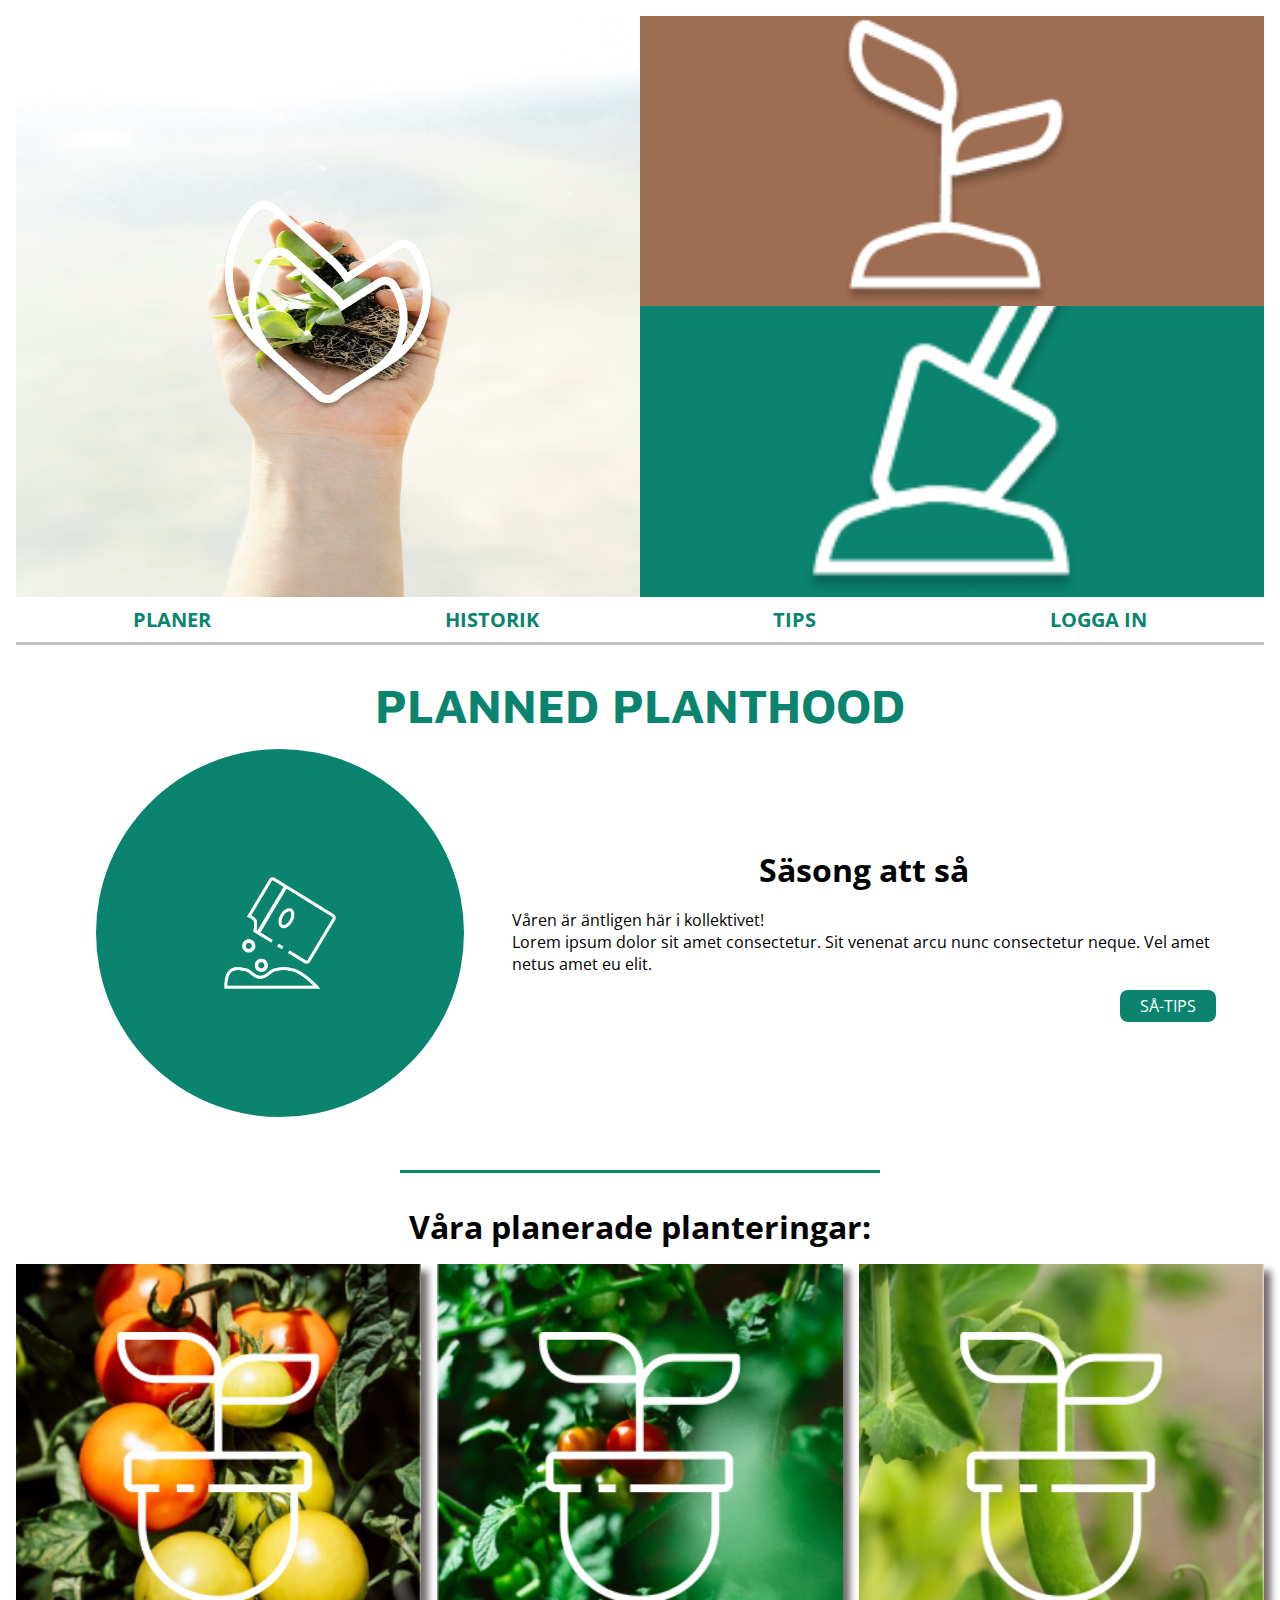
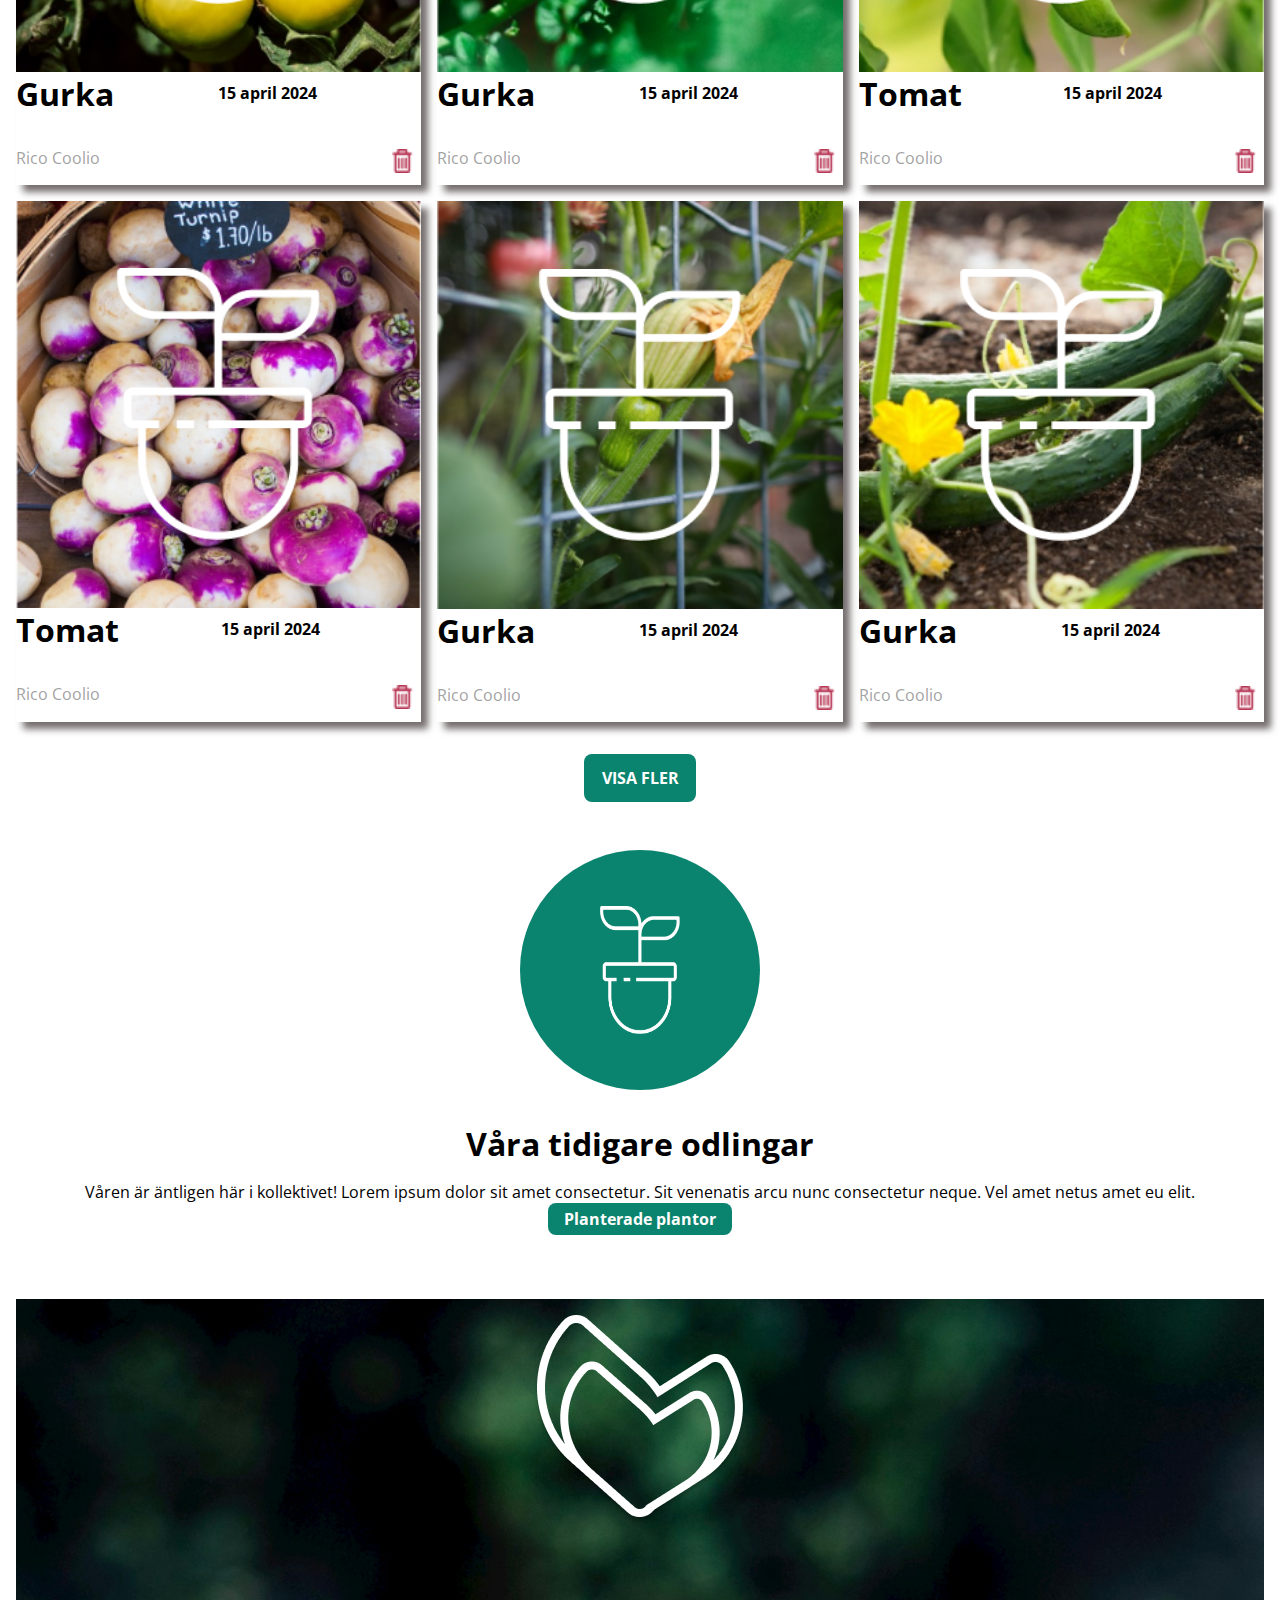
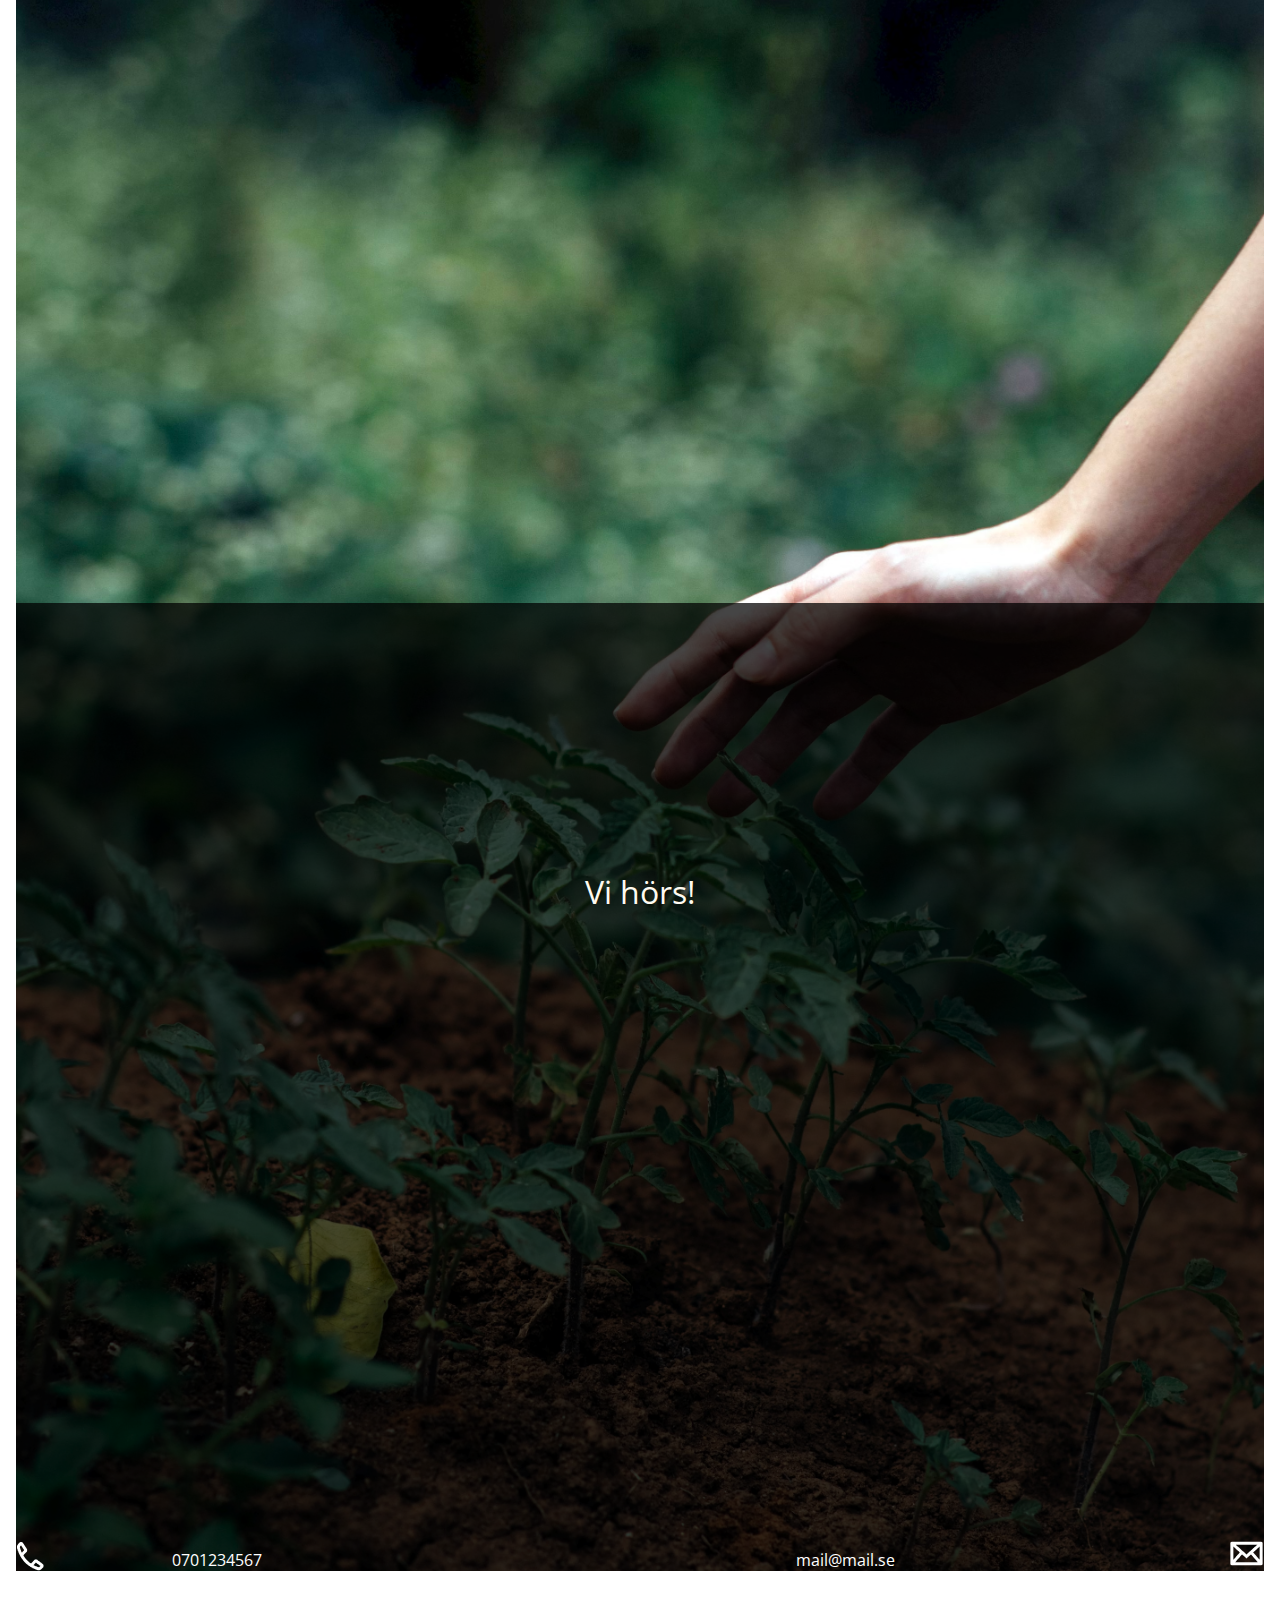
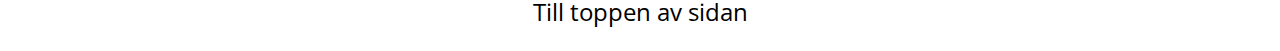
==== index.html @ da7f920a "started from the botten now we here" ====
<!DOCTYPE html>
<html lang="en">
<head>
    <meta charset="UTF-8">
    <meta name="viewport" content="width=device-width, initial-scale=1.0">
    <title>Document</title>
    <link rel="stylesheet" href="css/mobile.css">
    <link rel="stylesheet" href="css/desktop.css">
<body>

    <div class="wrapper">



        <header>
            <section class="header-container">
                <img class="header__main__img" src="img/zoe-schaeffer-PFbOZfKh07I-unsplash.jpg" alt="">
                <img class="logo__top" src="icons/Logo.png" alt="">
                
                <section class="green-box">    
                    <div class="header__green__box"></div>
                    <img class="icon__green__box" src="/icons/dig (1).png" alt="">
                </section>
                
                <section class="brown-box">
                    <div class="header__brown__box"></div>
                    <img class="icon__brown__box" src="/icons/seedling (1).png" alt="">
                </section>
                <img class="nav__btn" src="icons/burgir.png" alt="">
                
                
            </header>
            
            <nav class="nav-container">

                <a class="nav__text" href="">PLANER</a>
                <a class="nav__text" href="">HISTORIK</a>
                <a class="nav__text" href="">TIPS</a>
                <a class="nav__text" href="">LOGGA IN</a>

                
            </nav>
            <main class="main-container">
        <h1 class="main__title">PLANNED PLANTHOOD</h1>
        <h3 class="main__bread__title">Säsong att så</h3>
        <p class="main__bread">Våren är äntligen här i kollektivet! <br>
            Lorem ipsum dolor sit amet consectetur. Sit venenat arcu nunc consectetur neque. Vel amet netus amet eu elit.</p>
            <button class="main__btn">SÅ-TIPS</button>

            <div class="green-cirkel"><img class="green__cirkel__icon" src="icons/Vectorseedpackage.png" alt=""></div>
            
            <div class="main_bottom_line"></div>
            
        </main>
        <figure class="figure-container">
            
            <h1 class="figure_header">Våra planerade planteringar:</h1>
            
            <section class="card1">
                <div class="card__item"><img class="card__img" src="/img/Rectangle 13 (1).png" alt=""> <img class="card__icon" src="icons/Group 3.png" alt=""></div>
                <section class="card__text__box">
                    
                    <h1 class="card__title">Gurka</h1>
                    <span class="card__date">15 april 2024</span>
                    <span class="species">Rico Coolio</span>
                    <button class="card__btn"><img class="card__icon__btn" src="icons/Vector (Stroke).jpg" alt=""></button>
                </section>
                
                
            </section>
            
            <section class="card2">
                
                <div class="card__item"><img class="card__img" src="/img/Rectangle 13 (2).png" alt=""> <img class="card__icon" src="icons/Group 3.png" alt=""></div>
                <section class="card__text__box">
                    <h1 class="card__title">Gurka</h1>
                    <span class="card__date">15 april 2024</span>
                    <span class="species">Rico Coolio</span>
                    <button class="card__btn"><img class="card__icon__btn" src="icons/Vector (Stroke).jpg" alt=""></button>
                </section>
                
                
        </section>
        <section class="card3">
            
            <div class="card__item"><img class="card__img" src="/img/Rectangle 13 (3).png" alt=""> <img class="card__icon" src="icons/Group 3.png" alt=""></div>
            <section class="card__text__box">
                
                <h1 class="card__title">Tomat</h1>
                <span class="card__date">15 april 2024</span>
                <span class="species">Rico Coolio</span>
                <button class="card__btn"><img class="card__icon__btn" src="icons/Vector (Stroke).jpg" alt=""></button>
            </section>
            
            
        </section>
        <section class="card4">
            
            <div class="card__item"><img class="card__img" src="/img/Rectangle 13 (4).png" alt=""> <img class="card__icon" src="icons/Group 3.png" alt=""></div>
            <section class="card__text__box">
                
                <h1 class="card__title">Tomat</h1>
                <span class="card__date">15 april 2024</span>
                <span class="species">Rico Coolio</span>
                <button class="card__btn"><img class="card__icon__btn" src="icons/Vector (Stroke).jpg" alt=""></button>
            </section>
            
            
        </section>
        <section class="card5">
            
            <div class="card__item"><img class="card__img" src="/img/Rectangle 13 (5).png" alt=""> <img class="card__icon" src="icons/Group 3.png" alt=""></div>
            <section class="card__text__box">
                
                <h1 class="card__title">Gurka</h1>
                
                <span class="card__date">15 april 2024</span>
                <span class="species" >Rico Coolio</span>
                <button class="card__btn"><img class="card__icon__btn" src="icons/Vector (Stroke).jpg" alt=""></button>
            </section>
        </section>
        
        
        
        <section class="card6">
            
            <div class="card__item"><img class="card__img" src="img/Rectangle 13.png" alt=""> <img class="card__icon" src="icons/Group 3.png" alt=""> </div>
            <section class="card__text__box">
                
                <h1 class="card__title">Gurka</h1>
                <span class="card__date">15 april 2024</span>
                <span class="species">Rico Coolio</span>
                <button class="card__btn"><img class="card__icon__btn" src="icons/Vector (Stroke).jpg" alt=""></button>
            </section>
            
            
        </section>
        
        <button class="figure__button__show__more">VISA FLER</button>
    </figure>
    
    
    
    <aside class="aside-container">
        <section class="aside__cirkel">
            <div class="cirkel__green"><img class="aside__cirkel__icon" src="icons/Group 3.png" alt=""></div>
        </section>
        <section class="aside__bread">
            <h1 class="aside__title">Våra tidigare odlingar</h1>
            <span class="aside__bread">Våren är äntligen här i kollektivet! Lorem ipsum dolor sit amet consectetur. Sit venenatis arcu nunc consectetur neque. Vel amet netus amet eu elit.</span>
        </section>
        <button class="btn__aside">Planterade plantor</button>
    </aside>
    
    
    <footer class="footer-container">
        <img class="footer__img" src="img/handsidan.avif" alt="">
        <img class="footer__logo" src="icons/Logo.png" alt="">
        <section class="overlay__box">
            <div class="footer__overlay"></div>
            <span class="footer__overay__text">Vi hörs!</span>
            <img class="footer__phone" src="icons/Path 16.png" alt="">
            <span class="footer__numb">0701234567</span>
            <span class="footer__mail">mail@mail.se</span>
            <img class="footer__envelope" src="icons/envelope.png" alt="">
        </section >
        <button class="footer__btn">Till toppen av sidan</button>
        
    </footer>
</div>
</body>
</html>
---- css/mobile.css ----
@font-face {
    font-family: open-sans;
    src: url(/fonts/OpenSans-VariableFont_wdth\,wght.ttf);
}



.nav-container{
    display: none;
}

*{
box-sizing: border-box;
padding: 0;
margin: 0;
font-family: open-sans;
}

body{
    height: 100vh;
    width:auto;
   display: flex;
   flex-direction: column;
   padding: 1rem;
   background-color: #ffffff;

}

.header-container
{
display: grid;
grid-template-columns: repeat(8 ,1fr);


}


.header__main__img
{
    grid-column: 1 / span  9;
    grid-row: 1;
    width: 100%;
    height: 36.3rem;
}

.nav__btn{

grid-column: 7/ span 9;
grid-row: 1;
margin-left: 2rem;
margin-top: 1rem;
}
.logo__top{
    grid-column: 1 / span 9;
    grid-row: 1;
    justify-self: center;
    align-self: center;

}
.brown-box{
    grid-column: 5/ span 8;
    grid-row: 2;
    height: 12rem;
    width: 100%;
    background-color:#9E6D52 ;
    display: flex;
    justify-content: center;
}

.green-box{
    grid-column: 1 / span 4;
    grid-row: 2;

    height: 12rem;
    width: 100%;
    background-color:#0A846E ;

    display: flex;
    justify-content: center;
}

.main-container{
    display: flex;
    flex-direction: column;
    align-items: center;
}


.main__title{
    padding-top: 2rem;
color: #0A846E;
font-size: 1.5rem;

}

.main__bread__title{
margin-top: 2rem;
font-size: 1rem;
font-weight: bold;
}

.main__bread{
text-align: center;
margin: 1rem;

}

.main__btn{
background-color: #0A846E;
border-style: none;
font-size: 1rem;
border-radius: 0.5rem;
height: 2rem;
width: 6rem;
margin-top: 1rem;
color:#ffff
;

}


.green-cirkel{
    margin-top: 1rem;
height: 15rem;
width: 15rem;
background-color: #0A846E;
border-radius: 99rem;
display: flex;
justify-content: center;
align-items: center;

}

.green__cirkel__icon{
    height: 7rem;
    width: 7rem;
}

.main_bottom_line{
    border-bottom :solid 3px #0A846E ;
    height: 2rem;
    width: 12rem;

    
}



.figure-container{
display: grid;
grid-template-columns: repeat(2, 1fr );
grid-template-rows: auto;
gap: 1rem;


}

.figure_header{
    grid-column: 1 /  3  ;
    font-size: 1rem;
    justify-self: center;
    margin-top: 2rem;

}
.card__text__box{
    display: grid;
    grid-template-columns: repeat(4 1fr);
    grid-auto-rows: auto;
    height: auto;
    

}

.card1, .card2 ,.card3, .card4, .card5, .card6{
    box-shadow:  7px 7px 7px  rgb(117, 110, 110);
    
}

.card__item{
    display: grid;

 
}

.card__item  .card__img{
    height:auto;
    width:100% ;
    grid-column: 1 / 2;
    grid-row: 1;
}

.card__icon{
    z-index: 1;
    grid-column: 1 / 2;
    grid-row: 1;
    align-self: center;
    justify-self:  center;
    width: 50%

}

.card__btn{
   background-color: #ffffff;
    border-style: none;
    justify-self: end;
    align-self: end;
    grid-column: 2 / 3;
    grid-row: auto / 5;
    padding-right:  0.5rem;
    padding-bottom: 0.5rem;
}

.card__icon__btn{
    height: 1.5rem;
    background-color: #B93857;
    grid-column: 2 / 3;
    grid-row: auto / 5;
    justify-self: end;
}

.card__title{
grid-column: 1 / 2;
grid-row: 1;
}

.card__date{
    grid-column: 2 / 3;
    grid-row:1; 
    align-self: center;
    font-weight: bold;
}

.species{
    grid-column: 1 / 2;
    grid-row: 2/span 3;
    margin-top: 2rem;
    padding-bottom: 1rem;
    color: rgba(128, 128, 128, 0.742);
}

.figure__button__show__more{
grid-column: 1 / 3;
justify-self: center;
border-radius: 0.5rem;
height: 2rem;
width: 7rem;
font-size: 1rem;
color: #ffffff;
background-color: #0A846E;
border-style: none;
margin-top:1rem ;
font-weight: bold;


}


.aside-container{
    display: flex;
    flex-direction: column;
    margin-top: 2rem;
    justify-content: center;
    align-items: center;
}


.cirkel__green{

    height: 15rem;
    width: 15rem;
    background-color: #0A846E;
    border-radius: 99rem;
    display: flex;
    align-items: center;
    justify-content: center;
    margin-top: 1rem;

}

.aside__cirkel__icon{
    height: 8rem;
    width: 5em;
}


.aside__bread{
    text-align: center;
    margin-top: 2rem;
}

.aside__title{
    margin-bottom: 1rem;
}

.btn__aside{
font-size: 1rem;
font-weight: bold;
background-color: #0A846E;
color:#ffffff;
border-radius: 0.5rem;
border-style: none;
height: 2rem;
padding-left: 1rem;
padding-right: 1rem;
}

.footer-container{
    display: grid;
    grid-template-columns: repeat(8,1fr);
}

.footer__img{
    width: 100%;
    height: auto;
    grid-column: 1 / 9;
    grid-row: 1 / 2;
    padding-top: 4rem;
}

.footer__logo{
    grid-column: 1 / 9;
    grid-row: 1 / 2;
    justify-self: center;
    padding-top: 5rem
}

.overlay__box{

    z-index: 2;
    grid-column: 1 / 9;
    grid-row: 1 / 2;
    align-self: end;
   height: 50%;
    width: 100%;
background-color: rgba(0, 0, 0, 0.731);
display: grid;
grid-template-columns: repeat(8,1fr);
color:#ffff

}



.footer__overay__text{
    font-size:2rem ;
color: floralwhite;
grid-column: 1 / 9;
align-self: center;
justify-self: center;

}
.footer__phone{
    grid-column: auto / 2;
    grid-row: 5;
    align-self: flex-end;
}

.footer__numb{
    grid-column:2 /  span 3 ;
    grid-row: 5;
    align-self: end;
    justify-self: start;

}


.footer__mail{
    grid-column: 6 / span 8;
    grid-row: 5;
    align-self: end;
}

.footer__envelope{
    grid-column: auto / 9;
    grid-row: 5;
align-self: end;
justify-self: end;
}
.footer__btn{
    grid-column: 1 / span 9;
    height: 5rem;
    font-size: 1.5rem;
    background-color: #ffffff;
    border-style: none;
}
---- css/desktop.css ----
@font-face {
    font-family: maven;
    src: url(/fonts/Maven_Pro/MavenPro-VariableFont_wght.ttf);
}

@media screen and (min-width: 1000px) {
    .wrapper{
        width: 100%;
        margin: 0 auto;
    }
    .nav__btn{

        display: none;
    }

    .header-container{
        display: grid;
        grid-template-columns: repeat(8 1fr);
        grid-template-rows: auto;
    }

    .header__main__img{
        grid-column: 1 / 5;
        grid-row: 1 / 4;

    }

    .logo__top{
        grid-column: 1 /  5;
        grid-row: 1 / 5;
     
        
    }

    .brown-box{
        grid-column: 5 / 9;
        grid-row: 1 /span  3;
       
        height: 50%;
    }


    .green-box{
        grid-column: 5 / 9;
        grid-row: 2 / span 4;
        height: 100%;
    }

    .nav-container{
        display: flex;
        border-bottom: solid  rgba(128, 128, 128, 0.479);
        justify-content: space-around;
        height: 3rem;
        align-items: center;
    }

    .nav__text{
        text-decoration: none;
        color: #0A846E;
        font-size: 1.25rem;
        font-weight: bold;

        
    }

    .main-container{
        display: grid;
        grid-template-columns: repeat(8 1fr);
    }

 .main__title{
    grid-column: 1 /   9;
    grid-row:  1;
    justify-self: center;
    font-size: 3rem;
    font-family: maven;
 }

 .main__bread__title{
    grid-column: 5 /   8;
    grid-row: 2/ 4;
    justify-self: center;
    font-size: 2rem;
 }

 .main__bread{
    grid-column: 6 /  8;
    grid-row: 3 / 5;
    margin-right: 2rem;
    text-align: left;
    margin-bottom: 5rem;
    margin-left: 3rem;
 }

 .green-cirkel{
    grid-column: 1 /  5;
    grid-row: 2 / 5;
    height: 23rem;
    width: 23rem;
    margin-left: 5rem;
 }

 .main__btn{
    grid-column: 7 / 8;
    grid-row: 4 /6;
    justify-self:end ;
    align-self:flex-start;
    margin-right: 3rem;
 }


 .main_bottom_line{
grid-column: 1/ span 9;
justify-self: center;


width: 30rem;


 }


 .figure-container{
    display: grid;
    grid-template-columns: repeat(3, 1fr );
    grid-template-rows: auto;
    gap: 1rem;
}

.figure_header{
    grid-column: 1 /  4  ;
    font-size: 2rem;
    justify-self: center;
    margin-top: 2rem;

}

.figure__button__show__more{
    grid-column: 1 / 4;
    height: 3rem;
}
}
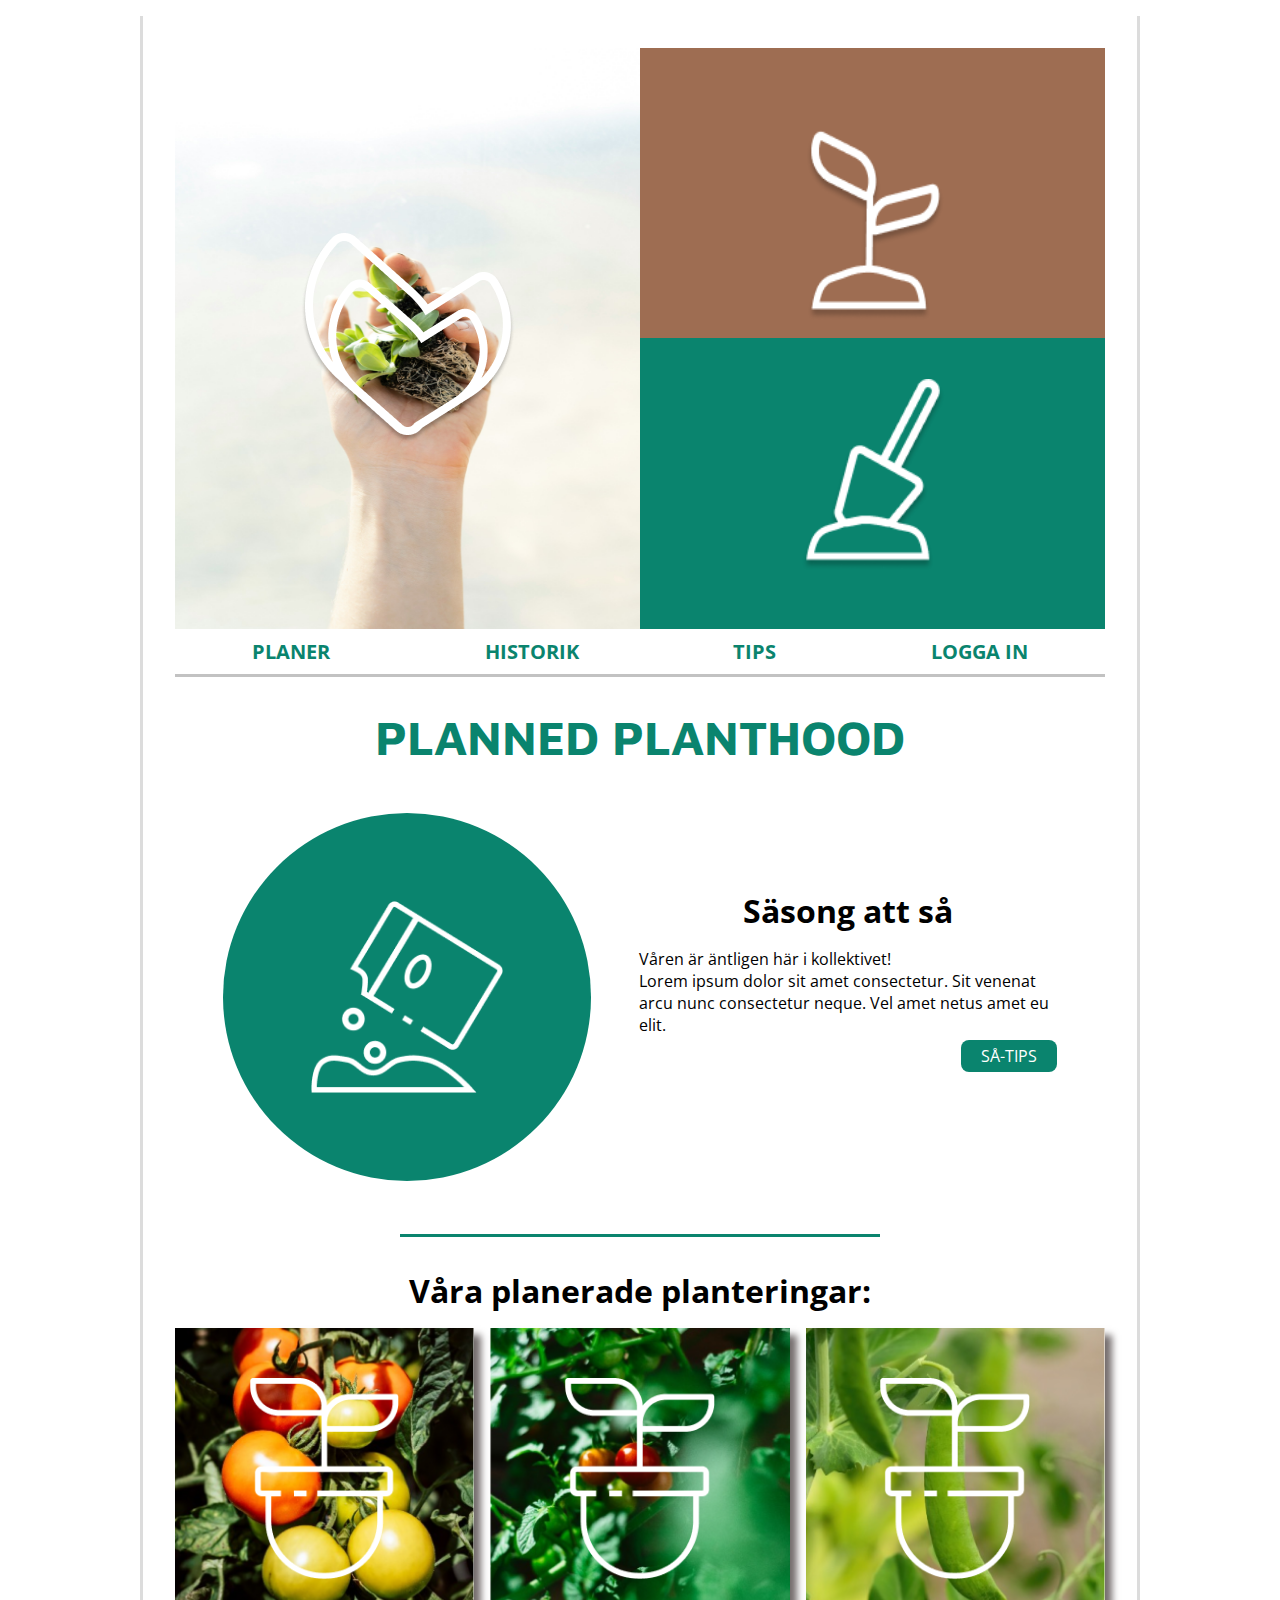
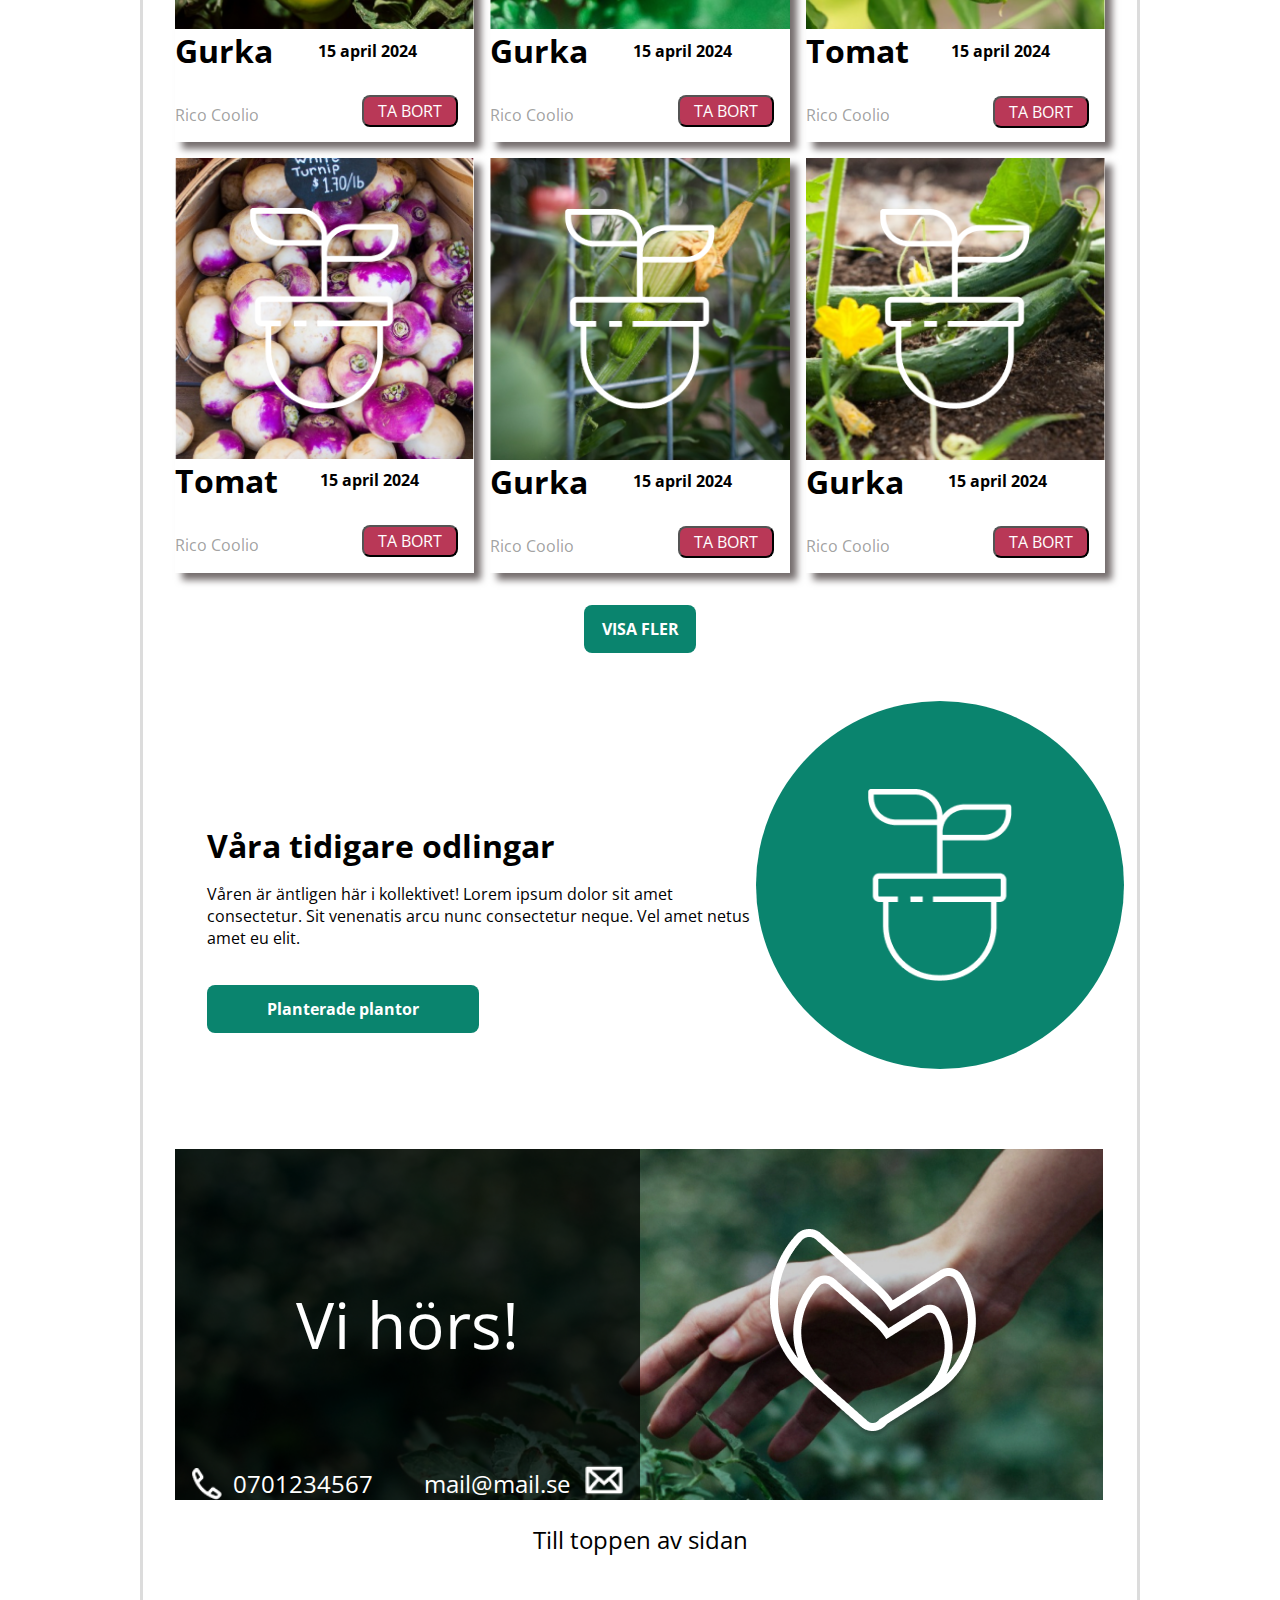
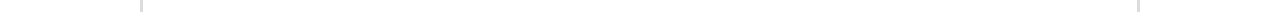
==== commit 34d11f80: "soon done" ====
--- a/index.html
+++ b/index.html
@@ -64,6 +64,8 @@
                     <span class="card__date">15 april 2024</span>
                     <span class="species">Rico Coolio</span>
                     <button class="card__btn"><img class="card__icon__btn" src="icons/Vector (Stroke).jpg" alt=""></button>
+                    <button class="card__btn__desk">TA BORT</button>
+                    
                 </section>
                 
                 
@@ -77,6 +79,7 @@
                     <span class="card__date">15 april 2024</span>
                     <span class="species">Rico Coolio</span>
                     <button class="card__btn"><img class="card__icon__btn" src="icons/Vector (Stroke).jpg" alt=""></button>
+                    <button class="card__btn__desk">TA BORT</button>
                 </section>
                 
                 
@@ -90,6 +93,7 @@
                 <span class="card__date">15 april 2024</span>
                 <span class="species">Rico Coolio</span>
                 <button class="card__btn"><img class="card__icon__btn" src="icons/Vector (Stroke).jpg" alt=""></button>
+                <button class="card__btn__desk">TA BORT</button>
             </section>
             
             
@@ -103,6 +107,7 @@
                 <span class="card__date">15 april 2024</span>
                 <span class="species">Rico Coolio</span>
                 <button class="card__btn"><img class="card__icon__btn" src="icons/Vector (Stroke).jpg" alt=""></button>
+                <button class="card__btn__desk">TA BORT</button>
             </section>
             
             
@@ -117,6 +122,7 @@
                 <span class="card__date">15 april 2024</span>
                 <span class="species" >Rico Coolio</span>
                 <button class="card__btn"><img class="card__icon__btn" src="icons/Vector (Stroke).jpg" alt=""></button>
+                <button class="card__btn__desk">TA BORT</button>
             </section>
         </section>
         
@@ -131,6 +137,7 @@
                 <span class="card__date">15 april 2024</span>
                 <span class="species">Rico Coolio</span>
                 <button class="card__btn"><img class="card__icon__btn" src="icons/Vector (Stroke).jpg" alt=""></button>
+                <button class="card__btn__desk">TA BORT</button>
             </section>
             
             
@@ -147,15 +154,25 @@
         </section>
         <section class="aside__bread">
             <h1 class="aside__title">Våra tidigare odlingar</h1>
-            <span class="aside__bread">Våren är äntligen här i kollektivet! Lorem ipsum dolor sit amet consectetur. Sit venenatis arcu nunc consectetur neque. Vel amet netus amet eu elit.</span>
+            <span class="aside__bread__text">Våren är äntligen här i kollektivet! Lorem ipsum dolor sit amet consectetur. Sit venenatis arcu nunc consectetur neque. Vel amet netus amet eu elit.</span>
         </section>
         <button class="btn__aside">Planterade plantor</button>
     </aside>
     
     
     <footer class="footer-container">
+        <img class="footer__img__desk" src="img/handside.jpg" alt="">
         <img class="footer__img" src="img/handsidan.avif" alt="">
         <img class="footer__logo" src="icons/Logo.png" alt="">
+
+        <section class="overlay__box__desk">
+            <div class="footer__overlay__desk"></div>
+            <span class="footer__overay__text_desk">Vi hörs!</span>
+            <img class="footer__phone__desk" src="icons/Path 16.png" alt="">
+            <span class="footer__numb__desk">0701234567</span>
+            <span class="footer__mail__desk">mail@mail.se</span>
+            <img class="footer__envelope__desk" src="icons/envelope.png" alt="">
+        </section >
         <section class="overlay__box">
             <div class="footer__overlay"></div>
             <span class="footer__overay__text">Vi hörs!</span>
--- a/css/mobile.css
+++ b/css/mobile.css
@@ -2,6 +2,8 @@
     font-family: open-sans;
     src: url(/fonts/OpenSans-VariableFont_wdth\,wght.ttf);
 }
+
+    
 
 
 
@@ -196,8 +198,8 @@
     align-self: center;
     justify-self:  center;
     width: 50%
-
-}
+}
+
 
 .card__btn{
    background-color: #ffffff;
@@ -209,7 +211,9 @@
     padding-right:  0.5rem;
     padding-bottom: 0.5rem;
 }
-
+.card__btn__desk{
+    display:none
+}
 .card__icon__btn{
     height: 1.5rem;
     background-color: #B93857;
@@ -282,15 +286,15 @@
     width: 5em;
 }
 
+.aside__title{
+    margin-bottom: 1rem;
+}
 
 .aside__bread{
     text-align: center;
     margin-top: 2rem;
 }
 
-.aside__title{
-    margin-bottom: 1rem;
-}
 
 .btn__aside{
 font-size: 1rem;
@@ -315,6 +319,10 @@
     grid-column: 1 / 9;
     grid-row: 1 / 2;
     padding-top: 4rem;
+    display: block;
+}
+.footer__img__desk{
+    display: none;
 }
 
 .footer__logo{
@@ -322,6 +330,9 @@
     grid-row: 1 / 2;
     justify-self: center;
     padding-top: 5rem
+}
+.overlay__box__desk{
+    display: none;
 }
 
 .overlay__box{
--- a/css/desktop.css
+++ b/css/desktop.css
@@ -4,9 +4,14 @@
 }
 
 @media screen and (min-width: 1000px) {
+
     .wrapper{
-        width: 100%;
+        width: 1000px;
         margin: 0 auto;
+        border-left: solid rgba(128, 128, 128, 0.278);
+        border-right: solid rgba(128, 128, 128, 0.278);
+        padding: 2rem;
+       
     }
     .nav__btn{
 
@@ -39,11 +44,28 @@
         height: 50%;
     }
 
+    .icon__brown__box{
+        height: 12rem;
+        width: 9rem;
+        justify-self: center;
+        align-self: center;
+        margin-top: 4rem;
+    }
+
+
 
     .green-box{
         grid-column: 5 / 9;
         grid-row: 2 / span 4;
         height: 100%;
+    }
+
+    .icon__green__box{
+        height: 12rem;
+        width: 9rem;
+        justify-self: center;
+        align-self: center;
+        margin-top: 5rem;
     }
 
     .nav-container{
@@ -93,11 +115,18 @@
  }
 
  .green-cirkel{
+
     grid-column: 1 /  5;
     grid-row: 2 / 5;
     height: 23rem;
     width: 23rem;
-    margin-left: 5rem;
+    margin-top: 3rem;
+    margin-left: 3rem;
+ }
+
+ .green__cirkel__icon{
+    height: 12rem;
+    width: 12rem;
  }
 
  .main__btn{
@@ -112,11 +141,25 @@
  .main_bottom_line{
 grid-column: 1/ span 9;
 justify-self: center;
-
-
 width: 30rem;
-
-
+ }
+
+ .card__btn{
+    display: none;
+ }
+
+ .card__btn__desk{
+    display: block;
+
+    grid-row:  3 / span 4;
+    width: 6rem;
+    height: 2rem;
+    justify-self: end;
+    margin-right: 1rem;
+    background-color: #B93857;
+    color: #ffffff;
+    border-radius: 0.5rem;
+    font-size: 1rem;
  }
 
 
@@ -139,4 +182,157 @@
     grid-column: 1 / 4;
     height: 3rem;
 }
-}
+
+
+.aside-container{
+    display: grid;
+    grid-template-columns: repeat(8, 1fr);
+}
+
+
+.aside__cirkel{
+    grid-column:  6 / 9;
+    grid-row: 1 / 8;
+}
+
+.cirkel__green{
+
+    height: 23rem;
+    width: 23rem;
+}
+
+.aside__cirkel__icon{
+    height: 12rem;
+    width: 9em;
+}
+
+.aside__bread{
+grid-column: 1 /   span 5;
+grid-row: 4 / 5;
+text-align: left;
+
+
+margin-left: 2rem;
+}
+
+
+.aside__title{
+    grid-column: 2/  span 5;
+    text-align: left;
+    font-size: 2rem;
+
+}
+
+.btn__aside{
+
+grid-column: 1 / 4;
+grid-row: 6 / 7;
+width: 17rem;
+height: 3rem;
+margin-left: 2rem;
+}
+
+
+.footer-container{
+ display: grid;
+ grid-template-columns: repeat(8, 1fr);
+ grid-template-rows: auto;
+ margin-top:5rem ;
+}
+
+.footer__img{
+    display: none;
+}
+
+.footer__img__desk{
+    grid-column: 1 / 8;
+   grid-row: 1 /  8;
+    display: block;
+    max-width: 58rem;
+}
+
+.footer__overay__text_desk{
+    font-size: 4rem;
+    grid-column: 2 / 8;
+    grid-row: 1 / 6;
+    justify-self: center;
+    align-self: center;
+}
+
+.footer__logo{
+    grid-column: 5 / span  9;
+    grid-row: 1 / span 8;
+    justify-self: center;
+}
+
+.overlay__box__desk{
+    z-index: 2;
+    grid-column: 1 / 5;
+    grid-row: 1 / 8;
+
+background-color: rgba(0, 0, 0, 0.731);
+display: grid;
+grid-template-columns: repeat(8,1fr);
+color:#ffff
+}
+
+.overlay__box{
+    display: none;
+}
+
+
+.footer__overay__text__desk{
+    font-size:4rem ;
+color: floralwhite;
+grid-column: 2/  span 6;
+grid-row:  3/ 5;
+align-self: center;
+justify-self: center;
+
+
+
+}
+.footer__phone__desk{
+    grid-column: auto / 2;
+    grid-row: 5;
+    align-self: flex-end;
+    height: 2rem;
+    margin-left: 1rem;
+    
+}
+
+.footer__numb__desk{
+    grid-column:2 /  span 3 ;
+    grid-row: 5;
+    align-self: end;
+    justify-self: start;
+    font-size: 1.5rem;
+
+}
+
+
+.footer__mail__desk{
+    grid-column: 5 / span 8;
+    grid-row: 5;
+    align-self: end;
+    font-size: 1.5rem;
+    margin-left: 1rem;
+
+}
+
+.footer__envelope__desk{
+    grid-column: auto / 9;
+    grid-row: 5;
+align-self: end;
+justify-self: end;
+height: 2.5em;
+margin-right: 1rem;
+}
+.footer__btn__desk{
+    grid-column: 1 / span 9;
+    height: 5rem;
+    font-size: 1.5rem;
+    background-color: #ffffff;
+    border-style: none;
+}
+}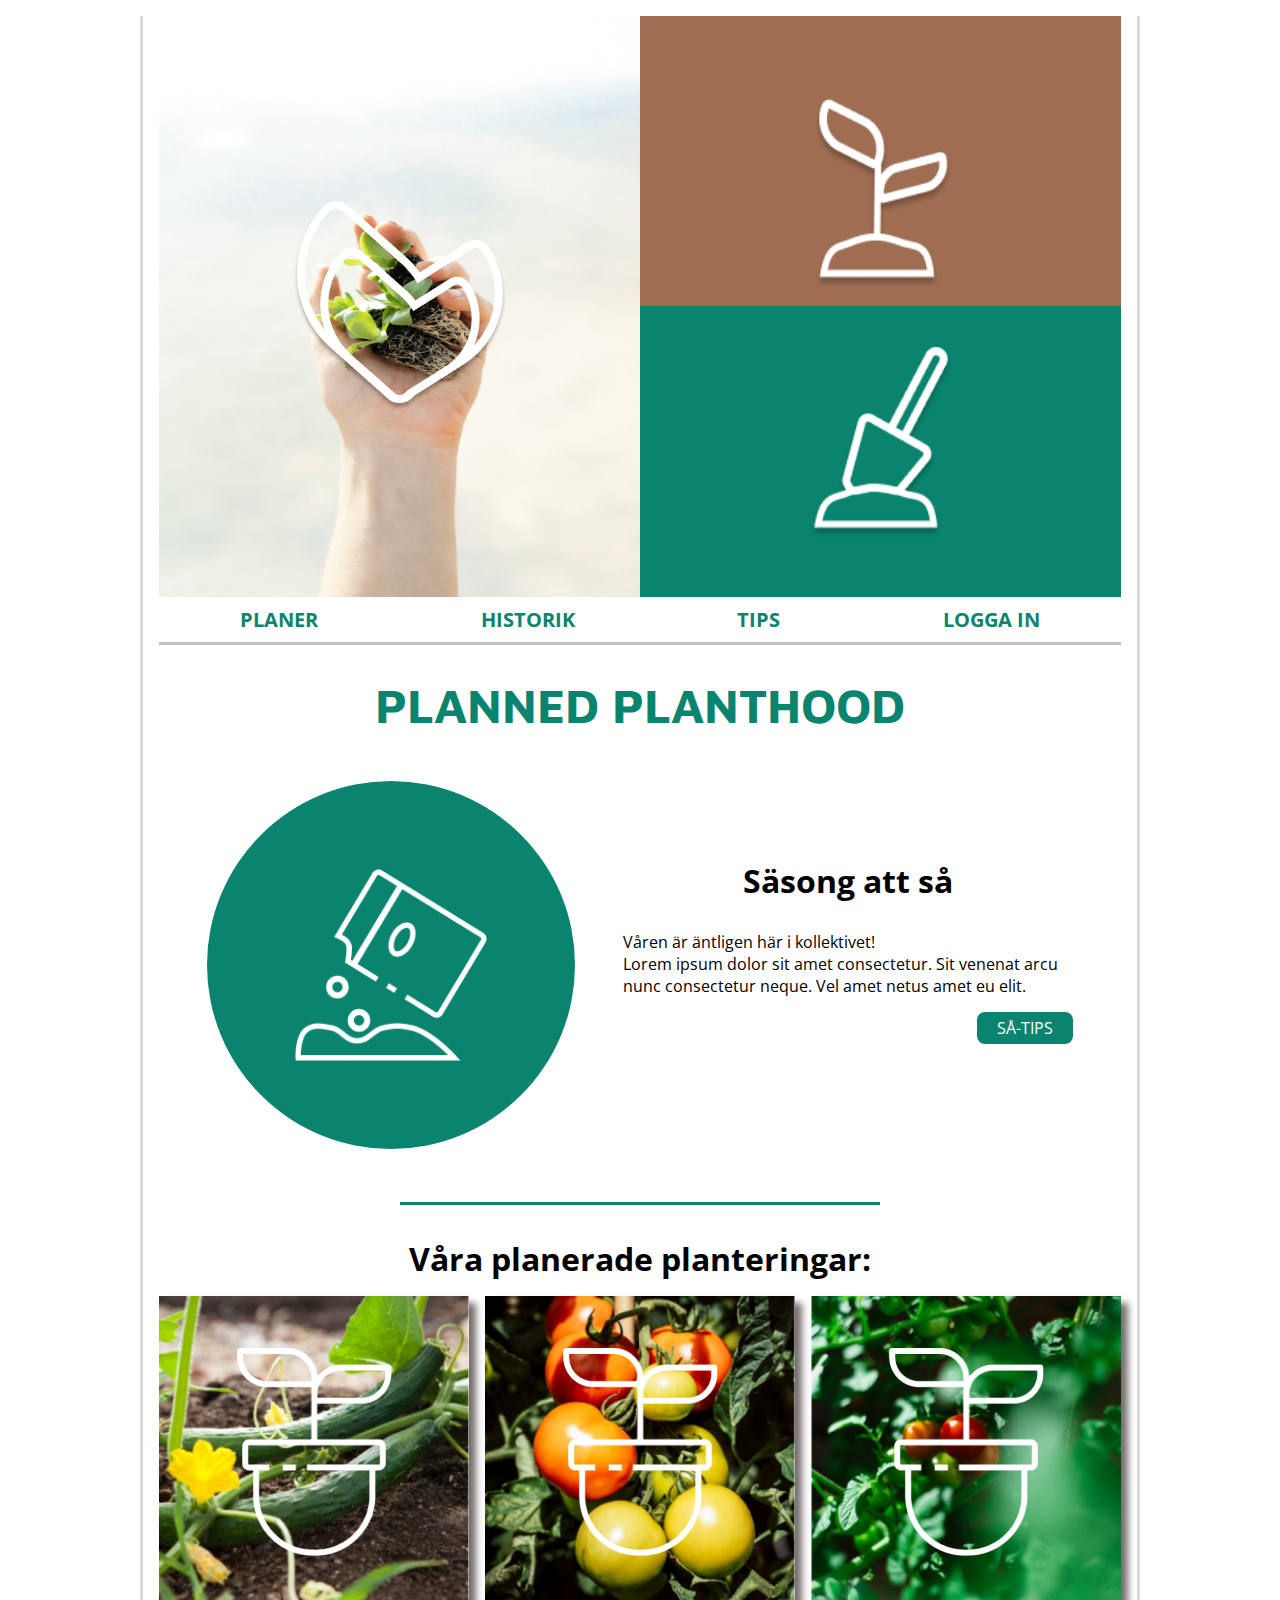
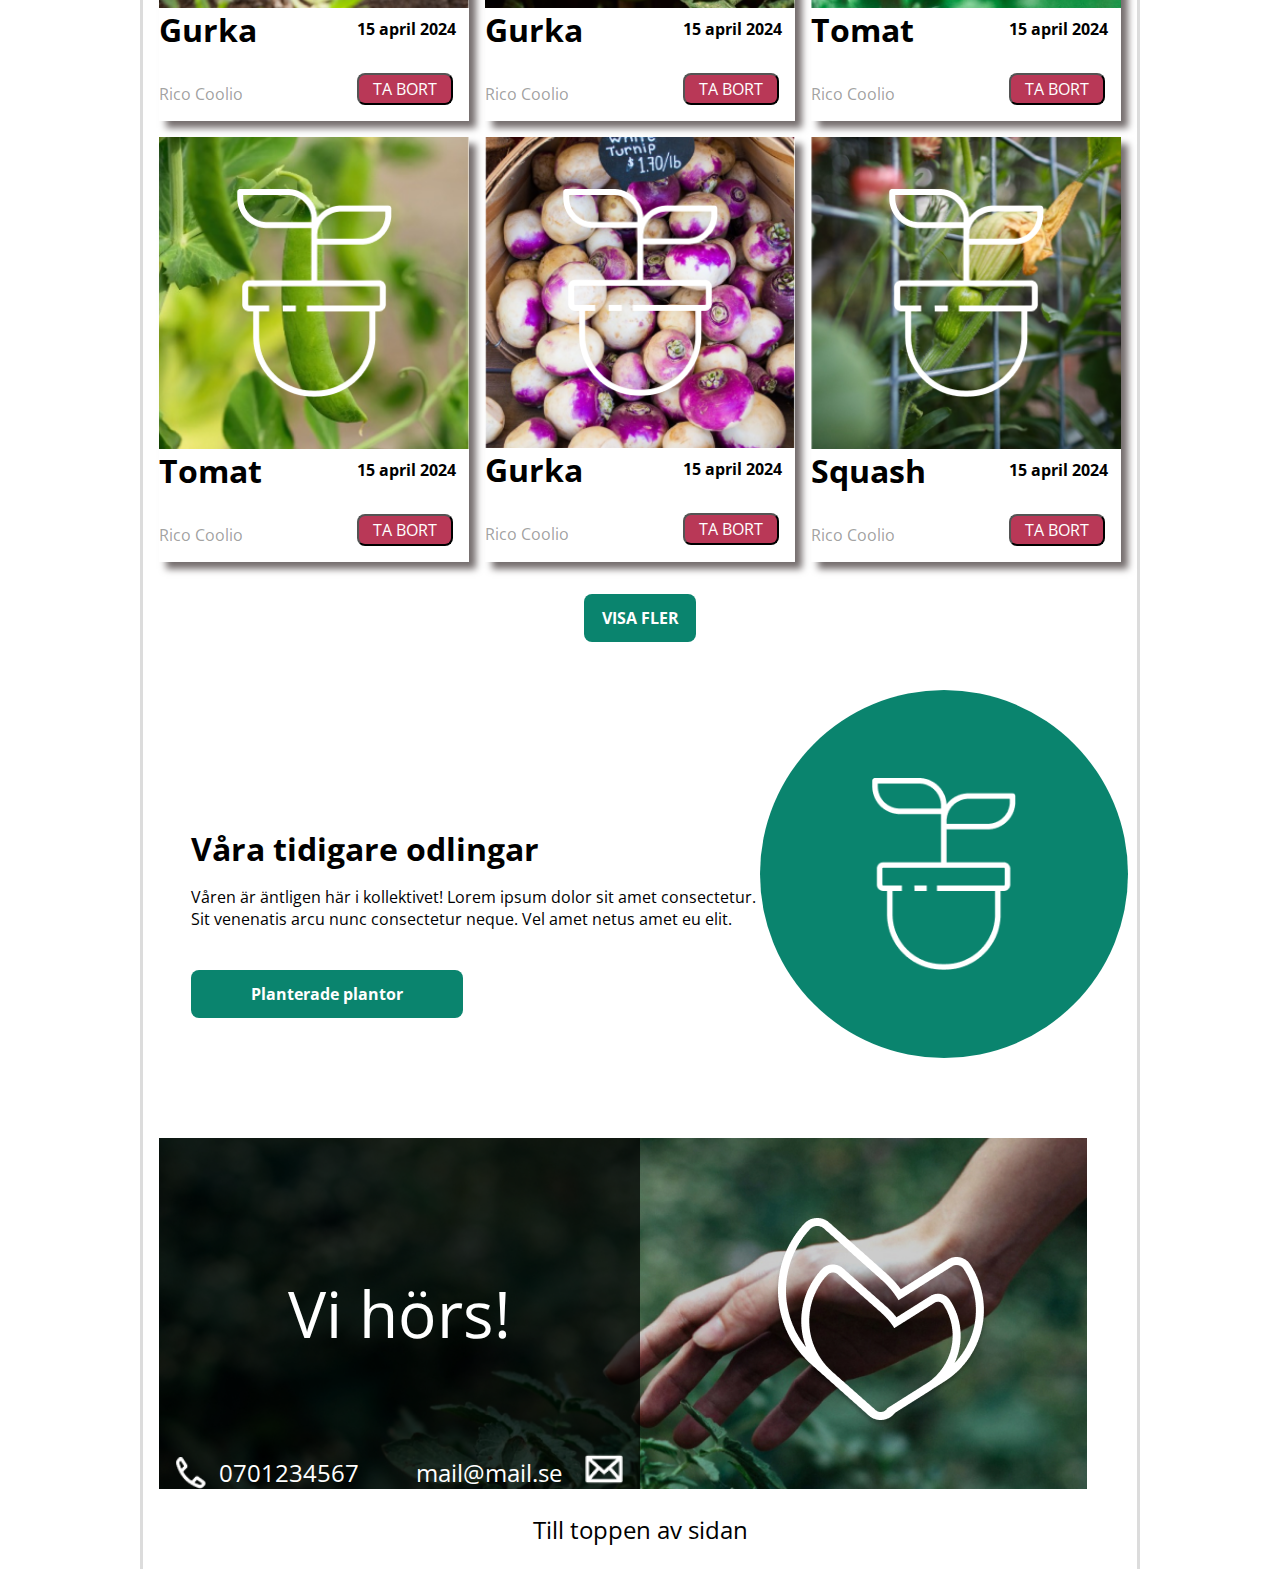
==== commit 68d4b1e3: "done" ====
--- a/index.html
+++ b/index.html
@@ -14,19 +14,19 @@
 
         <header>
             <section class="header-container">
-                <img class="header__main__img" src="img/zoe-schaeffer-PFbOZfKh07I-unsplash.jpg" alt="">
-                <img class="logo__top" src="icons/Logo.png" alt="">
+                <img class="header__main__img" src="img/zoe-schaeffer-PFbOZfKh07I-unsplash.jpg" alt="hand with dirt">
+                <img class="logo__top" src="icons/Logo.png" alt="logo heart">
                 
                 <section class="green-box">    
                     <div class="header__green__box"></div>
-                    <img class="icon__green__box" src="/icons/dig (1).png" alt="">
+                    <img class="icon__green__box" src="/icons/dig (1).png" alt=" shovel ">
                 </section>
                 
                 <section class="brown-box">
                     <div class="header__brown__box"></div>
-                    <img class="icon__brown__box" src="/icons/seedling (1).png" alt="">
+                    <img class="icon__brown__box" src="/icons/seedling (1).png" alt="seedling">
                 </section>
-                <img class="nav__btn" src="icons/burgir.png" alt="">
+                <img class="nav__btn" src="icons/burgir.png" alt="hamburger menu">
                 
                 
             </header>
@@ -47,7 +47,7 @@
             Lorem ipsum dolor sit amet consectetur. Sit venenat arcu nunc consectetur neque. Vel amet netus amet eu elit.</p>
             <button class="main__btn">SÅ-TIPS</button>
 
-            <div class="green-cirkel"><img class="green__cirkel__icon" src="icons/Vectorseedpackage.png" alt=""></div>
+            <div class="green-cirkel"><img class="green__cirkel__icon" src="icons/Vectorseedpackage.png" alt="seedpackage"></div>
             
             <div class="main_bottom_line"></div>
             
@@ -57,13 +57,13 @@
             <h1 class="figure_header">Våra planerade planteringar:</h1>
             
             <section class="card1">
-                <div class="card__item"><img class="card__img" src="/img/Rectangle 13 (1).png" alt=""> <img class="card__icon" src="icons/Group 3.png" alt=""></div>
+                <div class="card__item"><img class="card__img" src="/img/Rectangle 13.png" alt="cucumber"> <img class="card__icon" src="icons/Group 3.png" alt="plant in a pot"></div>
                 <section class="card__text__box">
                     
                     <h1 class="card__title">Gurka</h1>
                     <span class="card__date">15 april 2024</span>
                     <span class="species">Rico Coolio</span>
-                    <button class="card__btn"><img class="card__icon__btn" src="icons/Vector (Stroke).jpg" alt=""></button>
+                    <button class="card__btn"><img class="card__icon__btn" src="icons/Vector (Stroke).jpg" alt="garbage bin"></button>
                     <button class="card__btn__desk">TA BORT</button>
                     
                 </section>
@@ -73,12 +73,12 @@
             
             <section class="card2">
                 
-                <div class="card__item"><img class="card__img" src="/img/Rectangle 13 (2).png" alt=""> <img class="card__icon" src="icons/Group 3.png" alt=""></div>
+                <div class="card__item"><img class="card__img" src="/img/Rectangle 13 (1).png" alt="tomato"> <img class="card__icon" src="icons/Group 3.png" alt="plant in a pot"></div>
                 <section class="card__text__box">
                     <h1 class="card__title">Gurka</h1>
                     <span class="card__date">15 april 2024</span>
                     <span class="species">Rico Coolio</span>
-                    <button class="card__btn"><img class="card__icon__btn" src="icons/Vector (Stroke).jpg" alt=""></button>
+                    <button class="card__btn"><img class="card__icon__btn" src="icons/Vector (Stroke).jpg" alt="garbage bin"></button>
                     <button class="card__btn__desk">TA BORT</button>
                 </section>
                 
@@ -86,13 +86,13 @@
         </section>
         <section class="card3">
             
-            <div class="card__item"><img class="card__img" src="/img/Rectangle 13 (3).png" alt=""> <img class="card__icon" src="icons/Group 3.png" alt=""></div>
+            <div class="card__item"><img class="card__img" src="/img/Rectangle 13 (2).png" alt="tomato"> <img class="card__icon" src="icons/Group 3.png" alt="plant in a pot"></div>
             <section class="card__text__box">
                 
                 <h1 class="card__title">Tomat</h1>
                 <span class="card__date">15 april 2024</span>
                 <span class="species">Rico Coolio</span>
-                <button class="card__btn"><img class="card__icon__btn" src="icons/Vector (Stroke).jpg" alt=""></button>
+                <button class="card__btn"><img class="card__icon__btn" src="icons/Vector (Stroke).jpg" alt="garbage bin"></button>
                 <button class="card__btn__desk">TA BORT</button>
             </section>
             
@@ -100,13 +100,13 @@
         </section>
         <section class="card4">
             
-            <div class="card__item"><img class="card__img" src="/img/Rectangle 13 (4).png" alt=""> <img class="card__icon" src="icons/Group 3.png" alt=""></div>
+            <div class="card__item"><img class="card__img" src="/img/Rectangle 13 (3).png" alt=""> <img class="card__icon" src="icons/Group 3.png" alt="plant in a pot"></div>
             <section class="card__text__box">
                 
                 <h1 class="card__title">Tomat</h1>
                 <span class="card__date">15 april 2024</span>
                 <span class="species">Rico Coolio</span>
-                <button class="card__btn"><img class="card__icon__btn" src="icons/Vector (Stroke).jpg" alt=""></button>
+                <button class="card__btn"><img class="card__icon__btn" src="icons/Vector (Stroke).jpg" alt="garbage bin"></button>
                 <button class="card__btn__desk">TA BORT</button>
             </section>
             
@@ -114,14 +114,14 @@
         </section>
         <section class="card5">
             
-            <div class="card__item"><img class="card__img" src="/img/Rectangle 13 (5).png" alt=""> <img class="card__icon" src="icons/Group 3.png" alt=""></div>
+            <div class="card__item"><img class="card__img" src="/img/Rectangle 13 (4).png" alt="turnip"> <img class="card__icon" src="icons/Group 3.png" alt="plant in  pot"></div>
             <section class="card__text__box">
                 
                 <h1 class="card__title">Gurka</h1>
                 
                 <span class="card__date">15 april 2024</span>
                 <span class="species" >Rico Coolio</span>
-                <button class="card__btn"><img class="card__icon__btn" src="icons/Vector (Stroke).jpg" alt=""></button>
+                <button class="card__btn"><img class="card__icon__btn" src="icons/Vector (Stroke).jpg" alt="garbage bin"></button>
                 <button class="card__btn__desk">TA BORT</button>
             </section>
         </section>
@@ -130,13 +130,13 @@
         
         <section class="card6">
             
-            <div class="card__item"><img class="card__img" src="img/Rectangle 13.png" alt=""> <img class="card__icon" src="icons/Group 3.png" alt=""> </div>
+            <div class="card__item"><img class="card__img" src="img/Rectangle 13 (5).png" alt="squash"> <img class="card__icon" src="icons/Group 3.png" alt="plant in a pot"> </div>
             <section class="card__text__box">
                 
-                <h1 class="card__title">Gurka</h1>
+                <h1 class="card__title">Squash</h1>
                 <span class="card__date">15 april 2024</span>
                 <span class="species">Rico Coolio</span>
-                <button class="card__btn"><img class="card__icon__btn" src="icons/Vector (Stroke).jpg" alt=""></button>
+                <button class="card__btn"><img class="card__icon__btn" src="icons/Vector (Stroke).jpg" alt="garbage  bin "></button>
                 <button class="card__btn__desk">TA BORT</button>
             </section>
             
@@ -150,7 +150,7 @@
     
     <aside class="aside-container">
         <section class="aside__cirkel">
-            <div class="cirkel__green"><img class="aside__cirkel__icon" src="icons/Group 3.png" alt=""></div>
+            <div class="cirkel__green"><img class="aside__cirkel__icon" src="icons/Group 3.png" alt="plan in a pot"></div>
         </section>
         <section class="aside__bread">
             <h1 class="aside__title">Våra tidigare odlingar</h1>
@@ -161,25 +161,25 @@
     
     
     <footer class="footer-container">
-        <img class="footer__img__desk" src="img/handside.jpg" alt="">
-        <img class="footer__img" src="img/handsidan.avif" alt="">
-        <img class="footer__logo" src="icons/Logo.png" alt="">
+        <img class="footer__img__desk" src="img/handside.jpg" alt="hand in grass">
+        <img class="footer__img" src="img/handsidan.avif" alt="hand in grass ">
+        <img class="footer__logo" src="icons/Logo.png" alt="heart logo">
 
         <section class="overlay__box__desk">
             <div class="footer__overlay__desk"></div>
             <span class="footer__overay__text_desk">Vi hörs!</span>
-            <img class="footer__phone__desk" src="icons/Path 16.png" alt="">
+            <img class="footer__phone__desk" src="icons/Path 16.png" alt="old phone icon">
             <span class="footer__numb__desk">0701234567</span>
             <span class="footer__mail__desk">mail@mail.se</span>
-            <img class="footer__envelope__desk" src="icons/envelope.png" alt="">
+            <img class="footer__envelope__desk" src="icons/envelope.png" alt="enevelope icon">
         </section >
         <section class="overlay__box">
             <div class="footer__overlay"></div>
             <span class="footer__overay__text">Vi hörs!</span>
-            <img class="footer__phone" src="icons/Path 16.png" alt="">
+            <img class="footer__phone" src="icons/Path 16.png" alt="old phone icon">
             <span class="footer__numb">0701234567</span>
             <span class="footer__mail">mail@mail.se</span>
-            <img class="footer__envelope" src="icons/envelope.png" alt="">
+            <img class="footer__envelope" src="icons/envelope.png" alt="enevelope icon">
         </section >
         <button class="footer__btn">Till toppen av sidan</button>
         
--- a/css/mobile.css
+++ b/css/mobile.css
@@ -19,8 +19,8 @@
 }
 
 body{
-    height: 100vh;
-    width:auto;
+    width: 100%;
+    height:auto;
    display: flex;
    flex-direction: column;
    padding: 1rem;
@@ -166,7 +166,7 @@
 }
 .card__text__box{
     display: grid;
-    grid-template-columns: repeat(4 1fr);
+    grid-template-columns: repeat(4 ,1fr);
     grid-auto-rows: auto;
     height: auto;
     
@@ -206,7 +206,7 @@
     border-style: none;
     justify-self: end;
     align-self: end;
-    grid-column: 2 / 3;
+    grid-column: 4 / 5;
     grid-row: auto / 5;
     padding-right:  0.5rem;
     padding-bottom: 0.5rem;
@@ -217,9 +217,8 @@
 .card__icon__btn{
     height: 1.5rem;
     background-color: #B93857;
-    grid-column: 2 / 3;
+    grid-column: 4 / 5;
     grid-row: auto / 5;
-    justify-self: end;
 }
 
 .card__title{
@@ -228,14 +227,14 @@
 }
 
 .card__date{
-    grid-column: 2 / 3;
+    grid-column: 4/ 5;
     grid-row:1; 
     align-self: center;
     font-weight: bold;
 }
 
 .species{
-    grid-column: 1 / 2;
+    grid-column: 1 / 3;
     grid-row: 2/span 3;
     margin-top: 2rem;
     padding-bottom: 1rem;
--- a/css/desktop.css
+++ b/css/desktop.css
@@ -6,11 +6,12 @@
 @media screen and (min-width: 1000px) {
 
     .wrapper{
-        width: 1000px;
+        max-width: 1000px;
         margin: 0 auto;
         border-left: solid rgba(128, 128, 128, 0.278);
         border-right: solid rgba(128, 128, 128, 0.278);
-        padding: 2rem;
+        padding-left: 1rem;
+        padding-right: 1rem;
        
     }
     .nav__btn{
@@ -148,35 +149,38 @@
     display: none;
  }
 
- .card__btn__desk{
-    display: block;
-
-    grid-row:  3 / span 4;
-    width: 6rem;
-    height: 2rem;
-    justify-self: end;
-    margin-right: 1rem;
-    background-color: #B93857;
-    color: #ffffff;
-    border-radius: 0.5rem;
-    font-size: 1rem;
- }
-
-
+ 
+ 
  .figure-container{
-    display: grid;
-    grid-template-columns: repeat(3, 1fr );
-    grid-template-rows: auto;
-    gap: 1rem;
-}
-
-.figure_header{
-    grid-column: 1 /  4  ;
-    font-size: 2rem;
-    justify-self: center;
-    margin-top: 2rem;
-
-}
+     display: grid;
+     grid-template-columns: repeat(3, 1fr );
+     grid-template-rows: auto;
+     gap: 1rem;
+    }
+    
+    .figure_header{
+        grid-column: 1 /  4  ;
+        font-size: 2rem;
+        justify-self: center;
+        margin-top: 2rem;
+        
+    }
+    
+    .card__btn__desk{
+       display: block;
+       justify-self: end;
+       grid-column: 4 / 5;
+       grid-row: auto / 5;
+       width: 6rem;
+       height: 2rem;
+       margin-bottom: 1rem;
+     
+       margin-right: 1rem;
+       background-color: #B93857;
+       color: #ffffff;
+       border-radius: 0.5rem;
+       font-size: 1rem;
+    }
 
 .figure__button__show__more{
     grid-column: 1 / 4;
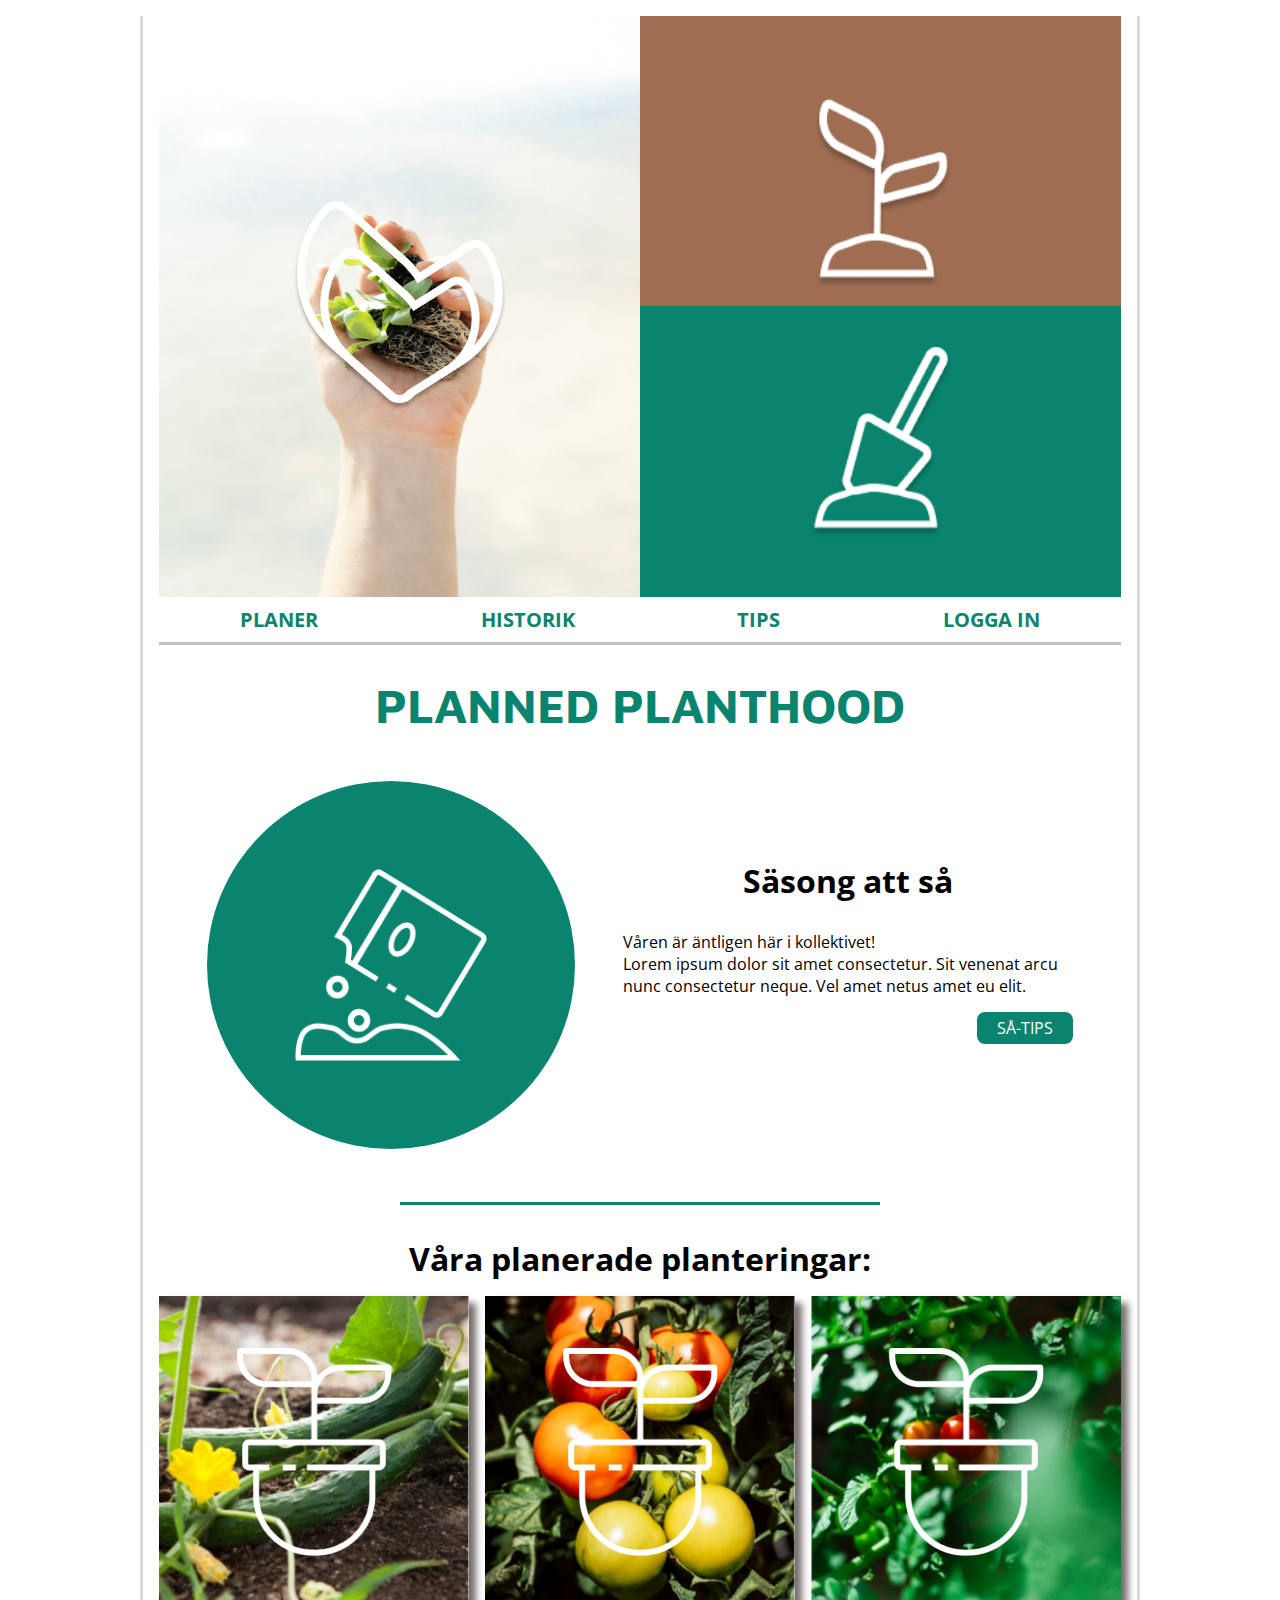
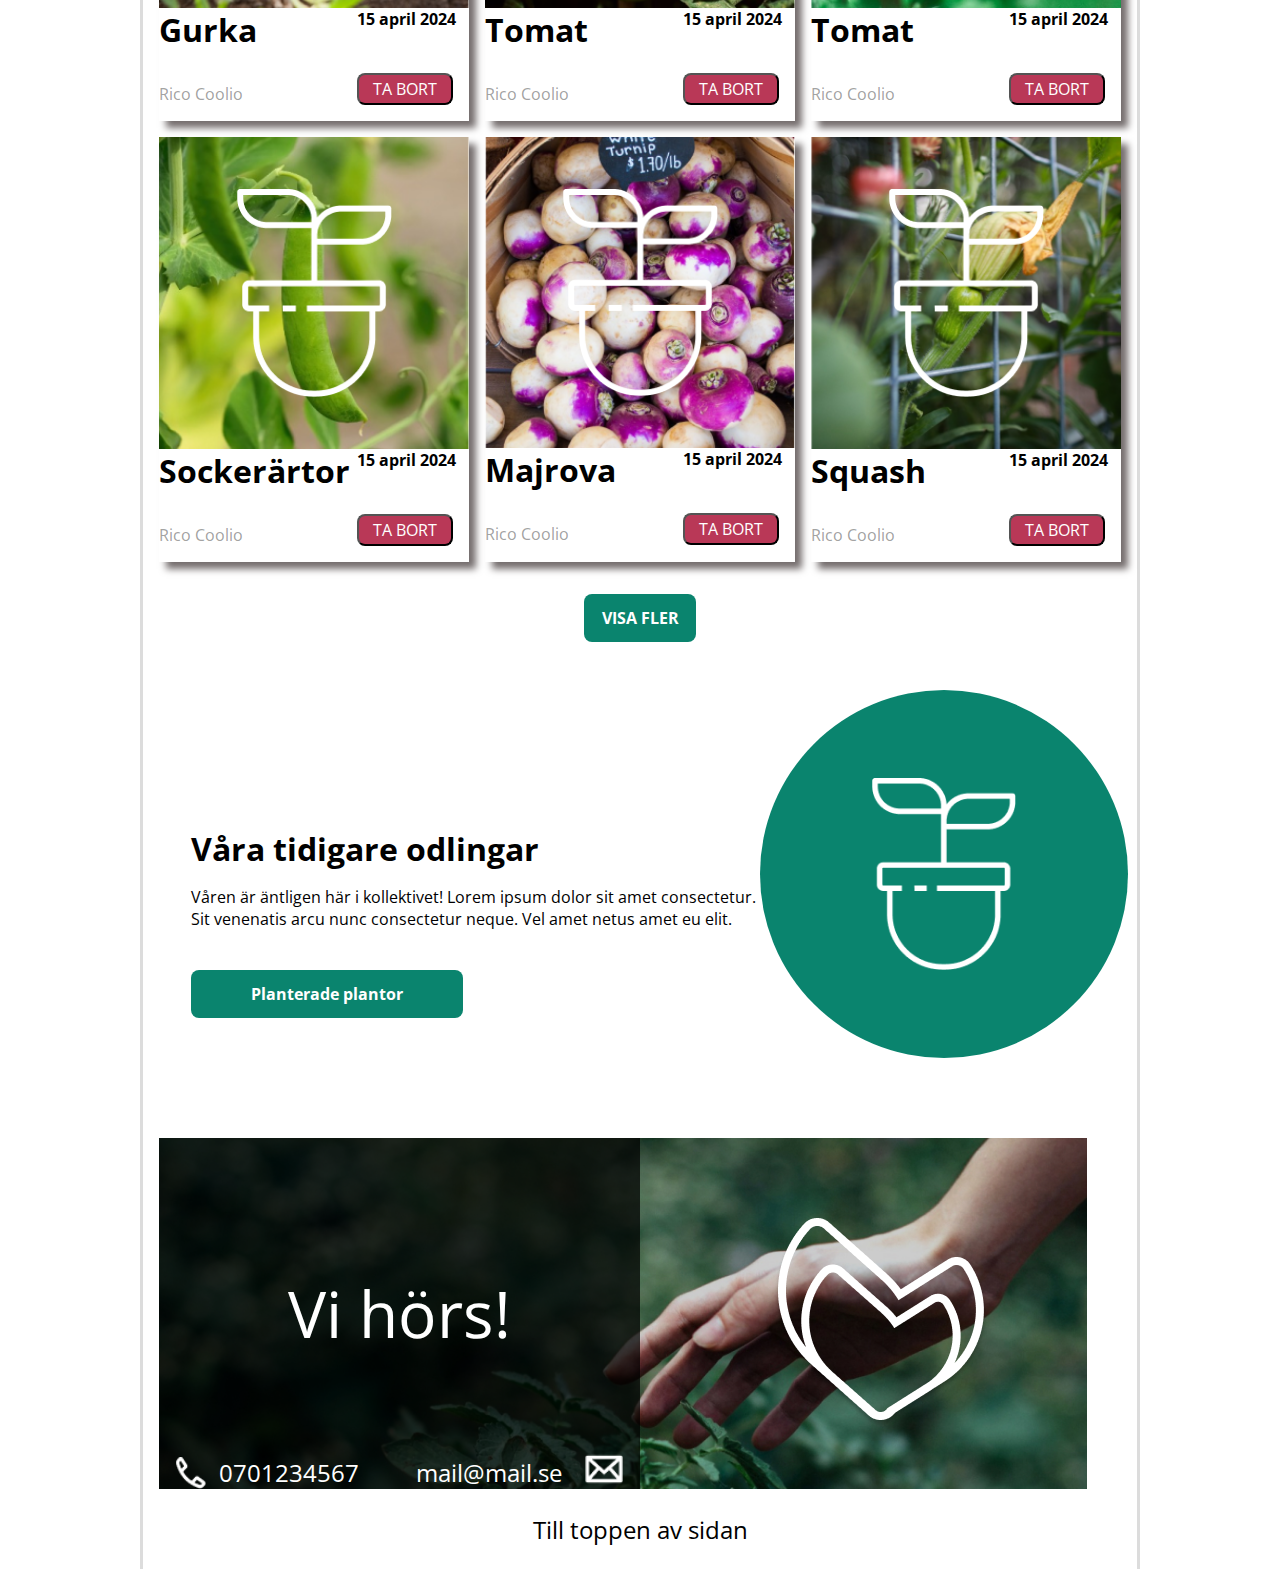
==== commit dd1d97d4: "done" ====
--- a/index.html
+++ b/index.html
@@ -75,7 +75,7 @@
                 
                 <div class="card__item"><img class="card__img" src="/img/Rectangle 13 (1).png" alt="tomato"> <img class="card__icon" src="icons/Group 3.png" alt="plant in a pot"></div>
                 <section class="card__text__box">
-                    <h1 class="card__title">Gurka</h1>
+                    <h1 class="card__title">Tomat</h1>
                     <span class="card__date">15 april 2024</span>
                     <span class="species">Rico Coolio</span>
                     <button class="card__btn"><img class="card__icon__btn" src="icons/Vector (Stroke).jpg" alt="garbage bin"></button>
@@ -100,10 +100,10 @@
         </section>
         <section class="card4">
             
-            <div class="card__item"><img class="card__img" src="/img/Rectangle 13 (3).png" alt=""> <img class="card__icon" src="icons/Group 3.png" alt="plant in a pot"></div>
+            <div class="card__item"><img class="card__img" src="/img/Rectangle 13 (3).png" alt="suger peas"> <img class="card__icon" src="icons/Group 3.png" alt="plant in a pot"></div>
             <section class="card__text__box">
                 
-                <h1 class="card__title">Tomat</h1>
+                <h1 class="card__title">Sockerärtor </h1>
                 <span class="card__date">15 april 2024</span>
                 <span class="species">Rico Coolio</span>
                 <button class="card__btn"><img class="card__icon__btn" src="icons/Vector (Stroke).jpg" alt="garbage bin"></button>
@@ -117,7 +117,7 @@
             <div class="card__item"><img class="card__img" src="/img/Rectangle 13 (4).png" alt="turnip"> <img class="card__icon" src="icons/Group 3.png" alt="plant in  pot"></div>
             <section class="card__text__box">
                 
-                <h1 class="card__title">Gurka</h1>
+                <h1 class="card__title">Majrova</h1>
                 
                 <span class="card__date">15 april 2024</span>
                 <span class="species" >Rico Coolio</span>
--- a/css/mobile.css
+++ b/css/mobile.css
@@ -222,15 +222,15 @@
 }
 
 .card__title{
-grid-column: 1 / 2;
+grid-column: 1 / 3;
 grid-row: 1;
 }
 
 .card__date{
     grid-column: 4/ 5;
     grid-row:1; 
-    align-self: center;
     font-weight: bold;
+    
 }
 
 .species{
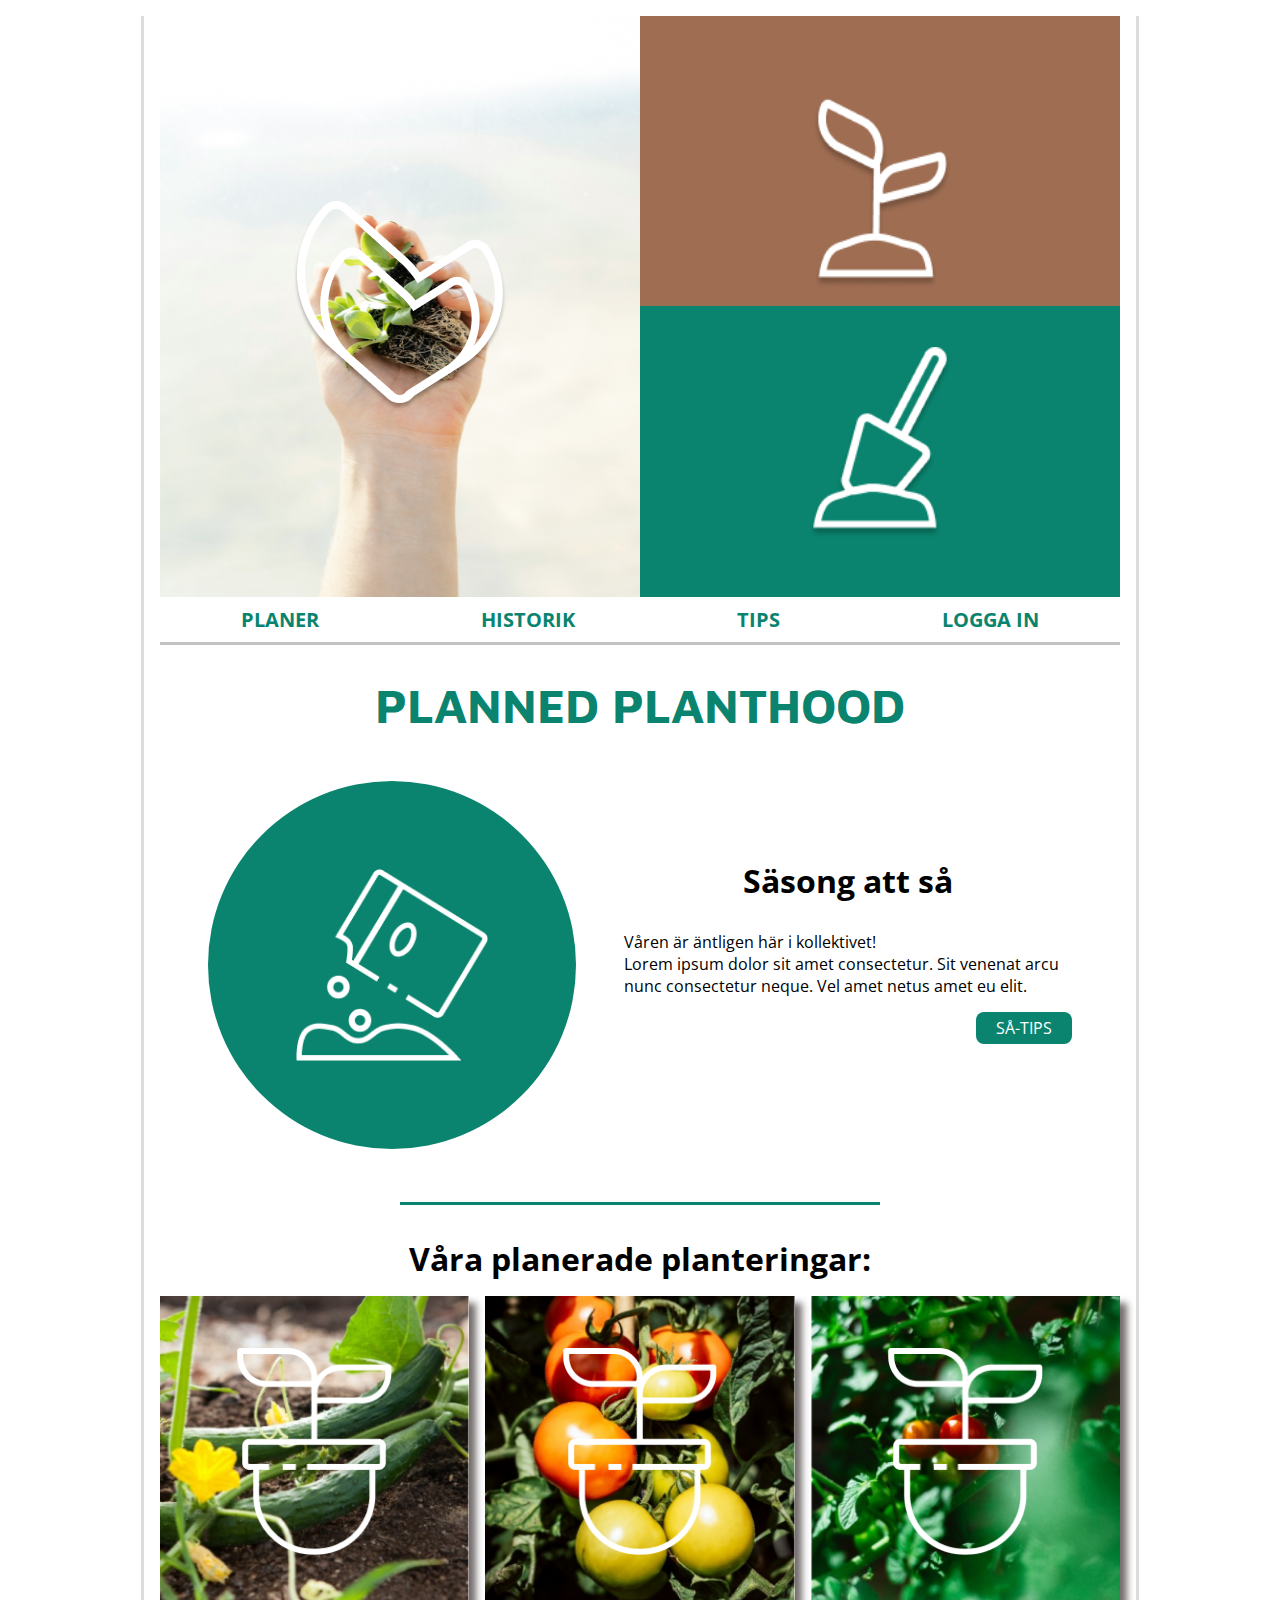
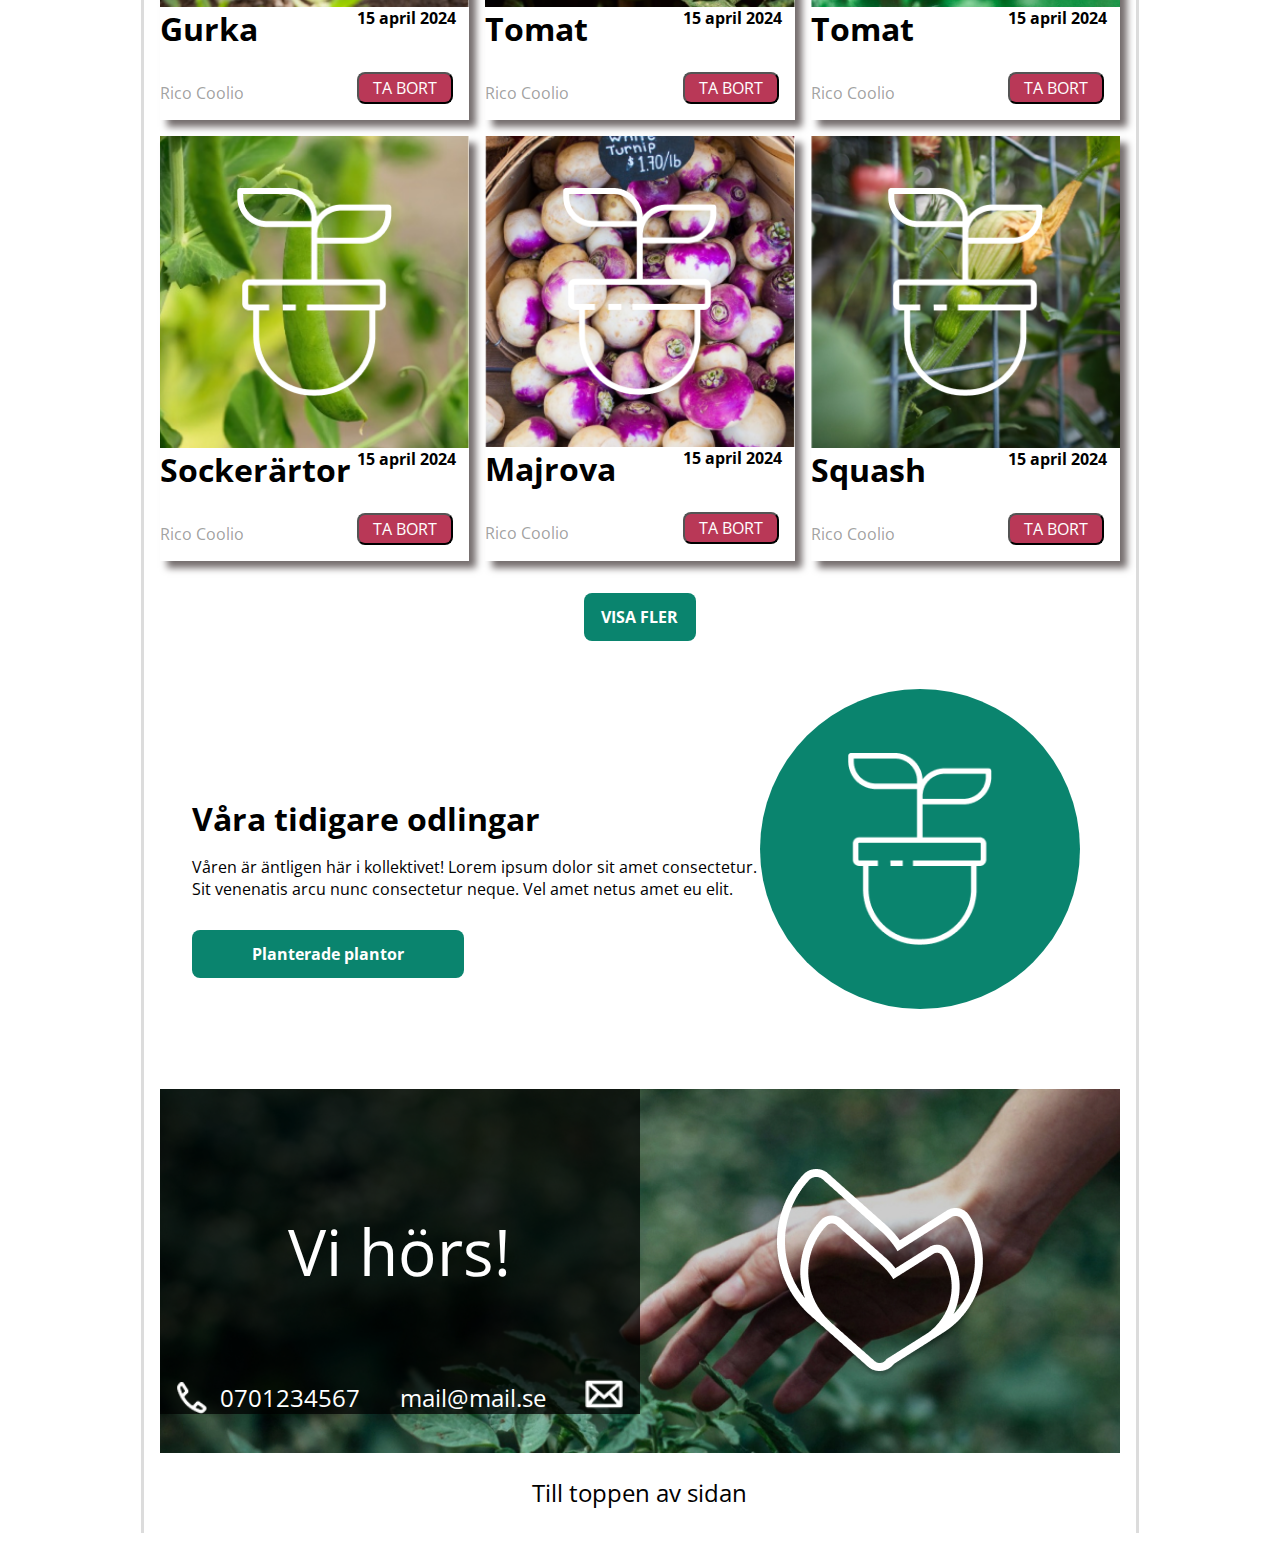
==== commit 820652c3: "done" ====
--- a/index.html
+++ b/index.html
@@ -161,10 +161,10 @@
     
     
     <footer class="footer-container">
-        <img class="footer__img__desk" src="img/handside.jpg" alt="hand in grass">
         <img class="footer__img" src="img/handsidan.avif" alt="hand in grass ">
         <img class="footer__logo" src="icons/Logo.png" alt="heart logo">
-
+        <img class="footer__img__desk" src="img/handside.jpg" alt="hand in grass">
+        
         <section class="overlay__box__desk">
             <div class="footer__overlay__desk"></div>
             <span class="footer__overay__text_desk">Vi hörs!</span>
--- a/css/mobile.css
+++ b/css/mobile.css
@@ -85,6 +85,7 @@
     display: flex;
     flex-direction: column;
     align-items: center;
+    width: 100%;
 }
 
 
@@ -375,9 +376,10 @@
 
 
 .footer__mail{
-    grid-column: 6 / span 8;
+    grid-column: 6 /  8;
     grid-row: 5;
     align-self: end;
+    justify-self: end;
 }
 
 .footer__envelope{
--- a/css/desktop.css
+++ b/css/desktop.css
@@ -5,8 +5,12 @@
 
 @media screen and (min-width: 1000px) {
 
+    body{
+        width: 100%;
+
+    }
     .wrapper{
-        max-width: 1000px;
+        max-width: 80%;
         margin: 0 auto;
         border-left: solid rgba(128, 128, 128, 0.278);
         border-right: solid rgba(128, 128, 128, 0.278);
@@ -165,6 +169,7 @@
         margin-top: 2rem;
         
     }
+    
     
     .card__btn__desk{
        display: block;
@@ -174,7 +179,6 @@
        width: 6rem;
        height: 2rem;
        margin-bottom: 1rem;
-     
        margin-right: 1rem;
        background-color: #B93857;
        color: #ffffff;
@@ -195,14 +199,16 @@
 
 
 .aside__cirkel{
-    grid-column:  6 / 9;
+    grid-column:  6/ 8;
     grid-row: 1 / 8;
 }
 
 .cirkel__green{
 
-    height: 23rem;
-    width: 23rem;
+    height: 20rem;
+    width: 20rem;
+    margin-right: 2rem;
+    padding: 3rem;
 }
 
 .aside__cirkel__icon{
@@ -249,10 +255,10 @@
 }
 
 .footer__img__desk{
-    grid-column: 1 / 8;
-   grid-row: 1 /  8;
+    grid-column: 1 / 9;
+   grid-row: 1 /  9;
     display: block;
-    max-width: 58rem;
+    width: 100%;
 }
 
 .footer__overay__text_desk{
@@ -267,13 +273,15 @@
     grid-column: 5 / span  9;
     grid-row: 1 / span 8;
     justify-self: center;
+    z-index: 2;
 }
 
 .overlay__box__desk{
-    z-index: 2;
+    z-index: 1;
     grid-column: 1 / 5;
-    grid-row: 1 / 8;
-
+    grid-row: 1 /   3;
+    width: 100%;
+    height: 20.3rem;
 background-color: rgba(0, 0, 0, 0.731);
 display: grid;
 grid-template-columns: repeat(8,1fr);
@@ -316,11 +324,10 @@
 
 
 .footer__mail__desk{
-    grid-column: 5 / span 8;
+    grid-column: 5 /  7;
     grid-row: 5;
     align-self: end;
     font-size: 1.5rem;
-    margin-left: 1rem;
 
 }
 
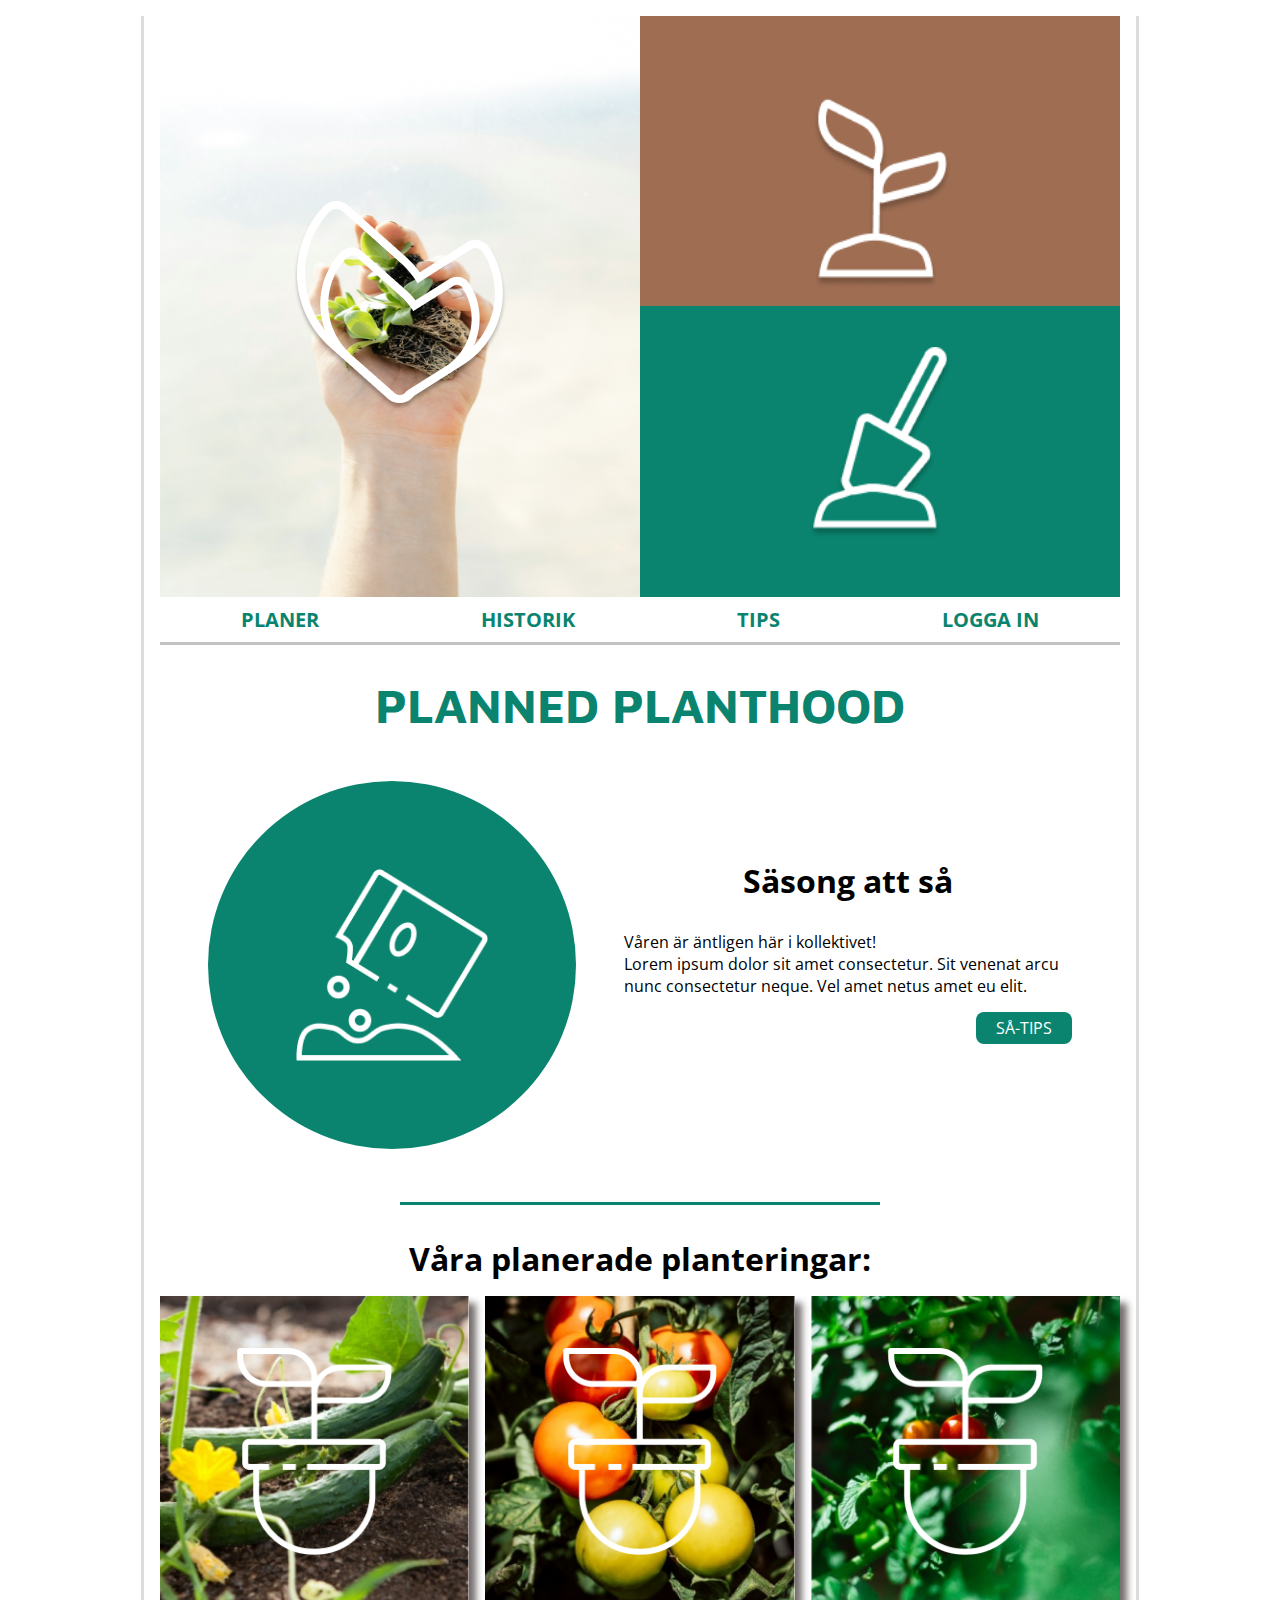
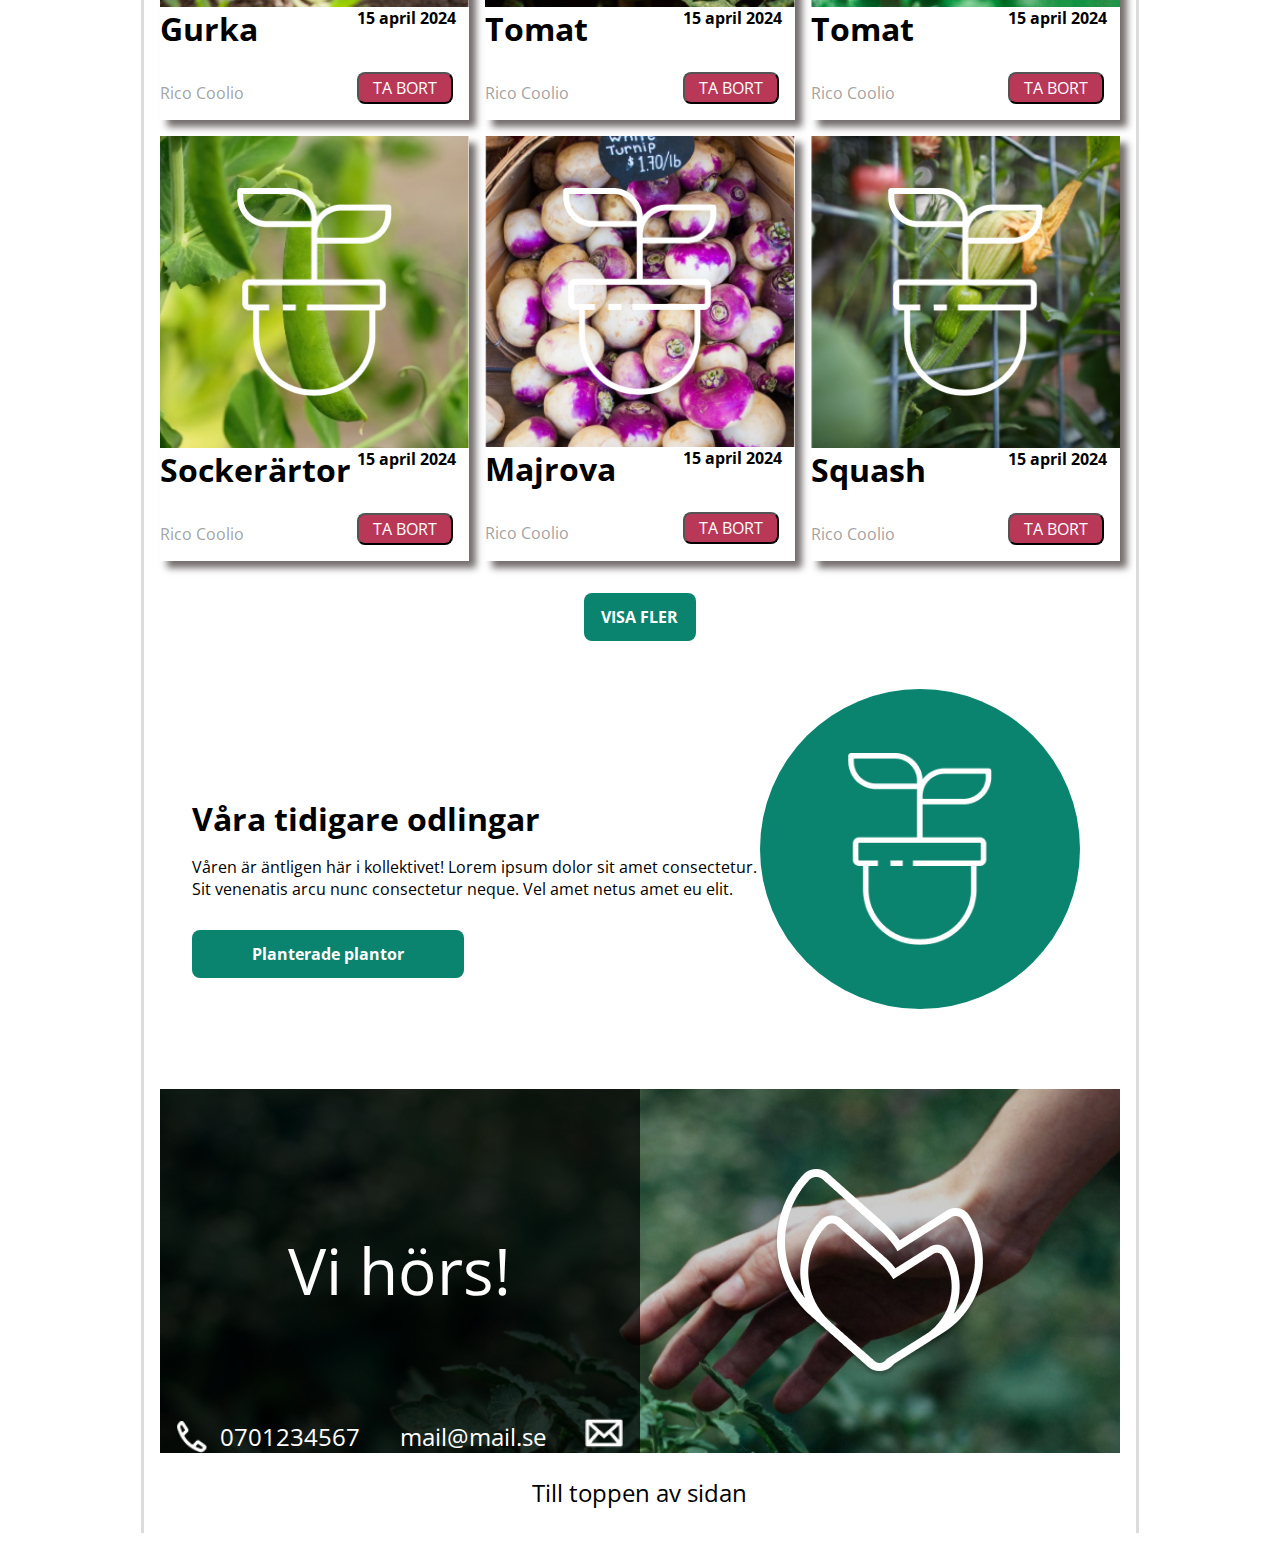
==== commit 1d4e4f59: "ready for the exam i hope" ====
--- a/index.html
+++ b/index.html
@@ -19,14 +19,14 @@
                 
                 <section class="green-box">    
                     <div class="header__green__box"></div>
-                    <img class="icon__green__box" src="/icons/dig (1).png" alt=" shovel ">
+                    <img class="icon__green__box" src="/icons/dig (1).png" alt=" spade in dirt">
                 </section>
                 
                 <section class="brown-box">
                     <div class="header__brown__box"></div>
                     <img class="icon__brown__box" src="/icons/seedling (1).png" alt="seedling">
                 </section>
-                <img class="nav__btn" src="icons/burgir.png" alt="hamburger menu">
+              <a   class="nav__btn"href="basket.html"> <img class="nav__btn" src="icons/burgir.png" alt="hamburger menu">   
                 
                 
             </header>
@@ -36,7 +36,7 @@
                 <a class="nav__text" href="">PLANER</a>
                 <a class="nav__text" href="">HISTORIK</a>
                 <a class="nav__text" href="">TIPS</a>
-                <a class="nav__text" href="">LOGGA IN</a>
+                <a class="nav__text" href="basket.html">LOGGA IN</a>
 
                 
             </nav>
@@ -181,7 +181,7 @@
             <span class="footer__mail">mail@mail.se</span>
             <img class="footer__envelope" src="icons/envelope.png" alt="enevelope icon">
         </section >
-        <button class="footer__btn">Till toppen av sidan</button>
+        <button  class="footer__btn" > Till toppen av sidan</button>
         
     </footer>
 </div>
--- a/css/desktop.css
+++ b/css/desktop.css
@@ -277,11 +277,10 @@
 }
 
 .overlay__box__desk{
-    z-index: 1;
+    z-index: 0;
     grid-column: 1 / 5;
-    grid-row: 1 /   3;
-    width: 100%;
-    height: 20.3rem;
+    grid-row: 1 / span   8;
+
 background-color: rgba(0, 0, 0, 0.731);
 display: grid;
 grid-template-columns: repeat(8,1fr);
@@ -291,7 +290,6 @@
 .overlay__box{
     display: none;
 }
-
 
 .footer__overay__text__desk{
     font-size:4rem ;
